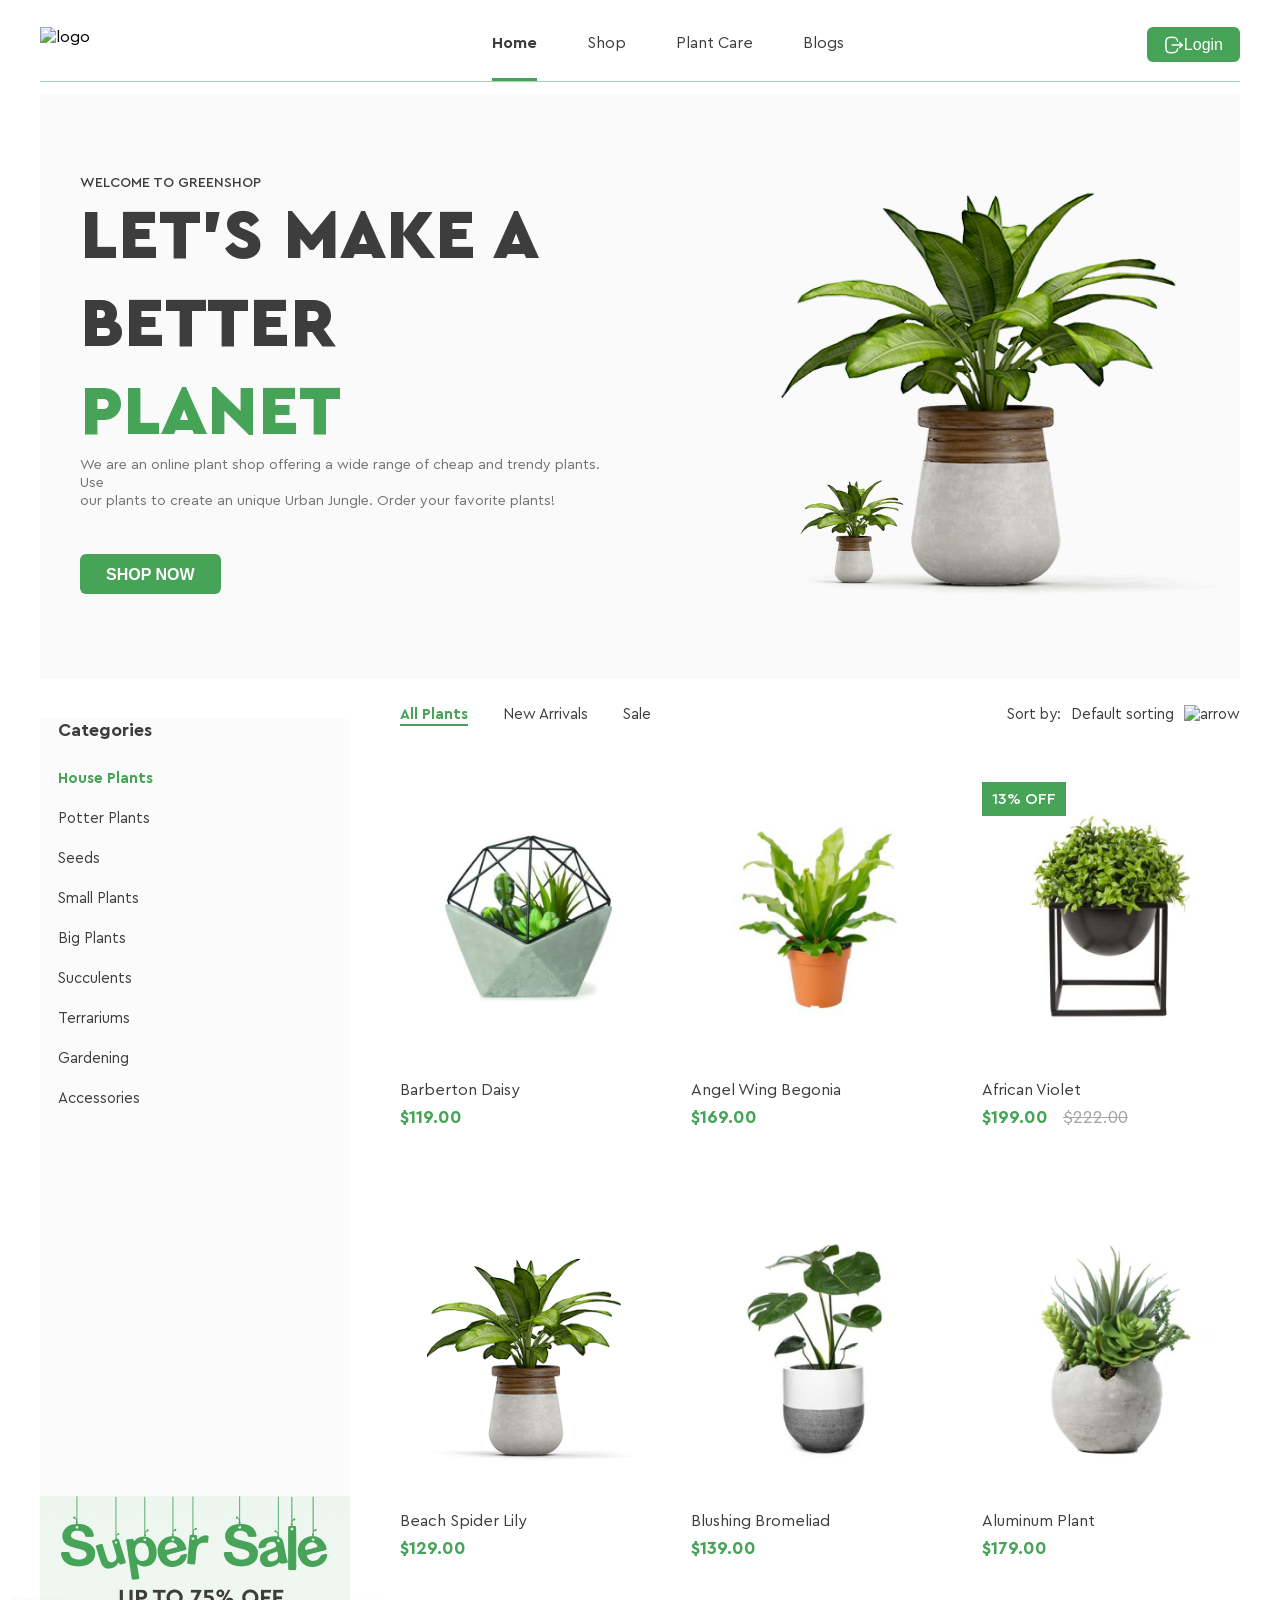
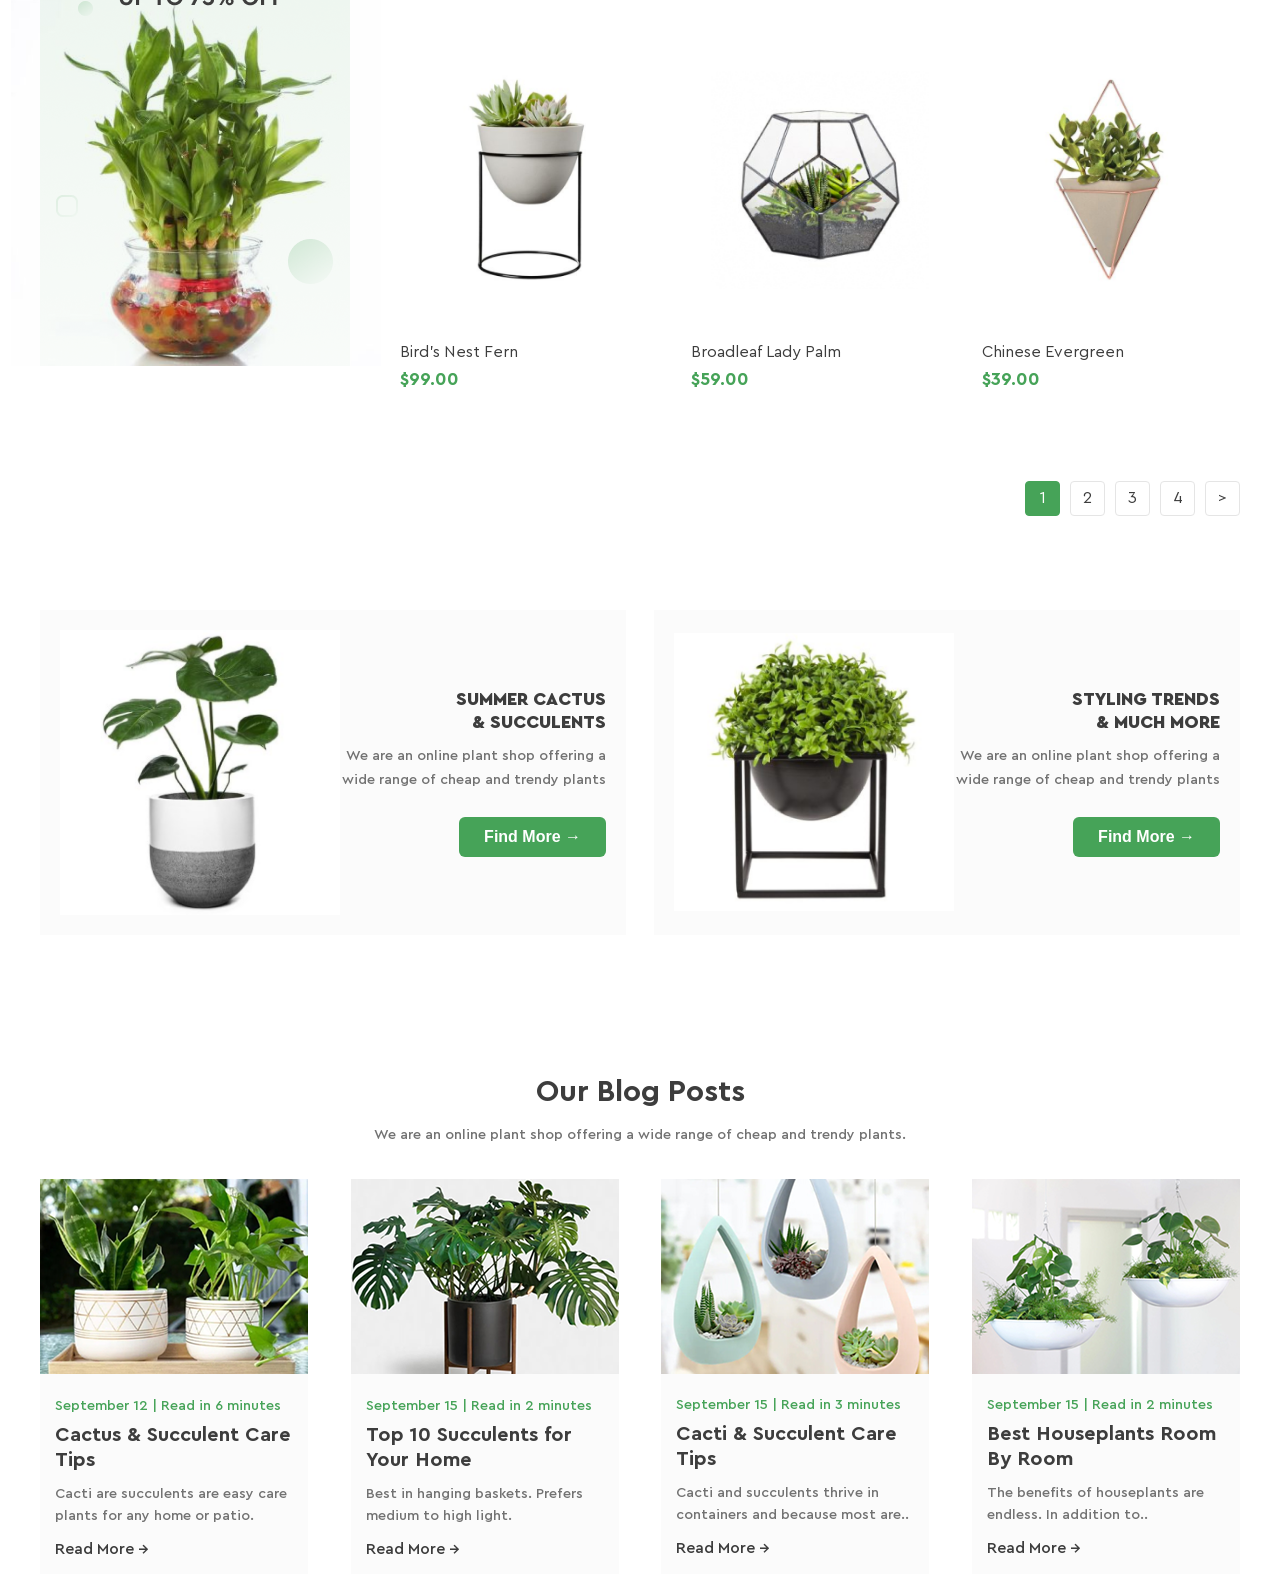
==== index.html @ 503576ec "update files" ====
<!DOCTYPE html>
<html lang="en">
<head>
    <meta charset="UTF-8">
    <meta name="viewport" content="width=device-width, initial-scale=1.0">
    <link rel="stylesheet" href="./css/main.css">
    <title>main</title>
</head>
<body>

<header>
<div class="container"> 
    <img src="./img/Logo.svg" alt="logo" width="150" height="35" style="margin-bottom: 18px;">
    <nav>
        <a href="#home" class="active">Home</a>
        <a>Shop</a>
        <a>Plant Care</a>
        <a>Blogs</a>
    </nav>
    <button class="small-btn" style="margin-bottom: 18px;">
        <img src="./img/Logout.svg" alt="login">Login
    </button>
</div>
</header>
<main>
    <section id="home">
        <div class="inline-wrapper">

            <div class="inline-block text">
                <p>WELCOME TO GREENSHOP</p>

                <h1>
                    LET'S MAKE A <br>
                    BETTER <span>PLANET</span>
                </h1>

                <p class="description">
                    We are an online plant shop offering a wide range of cheap and trendy plants.
                    Use <br> our plants to create an unique Urban Jungle. Order your favorite plants!
                </p>
                 <button class="large-btn">SHOP NOW</button>
            </div>
       
            <div class="inline-block image">
                <img src="./img/plant.png" alt="plant">
            </div>
        

        </div>
    </section>
<section id="shop">
    <div class="container">

        <div class="left-side">

            <aside class="sidebar">
                <h2>Categories</h2>

                <div class="categories">
                    <a href="#" class="active">House Plants</a>
                    <a href="#">Potter Plants</a>
                    <a href="#">Seeds</a>
                    <a href="#">Small Plants</a>
                    <a href="#">Big Plants</a>
                    <a href="#">Succulents</a>
                    <a href="#">Terrariums</a>
                    <a href="#">Gardening</a>
                    <a href="#">Accessories</a>
                </div>
            </aside>

            <aside class="sale-banner">
                <img src="./img/sale.banner.png" alt="Sale">
            </aside>

        </div>

        <div class="products">

            <div class="products-header">

                <div class="tabs">
                    <a href="#" class="active">All Plants</a>
                    <a href="#">New Arrivals</a>
                    <a href="#">Sale</a>
                </div>

                <div class="sort">
                    Sort by:
                    <span class="dropdown">Default sorting</span>
                    <img src="./img/Stroke1.svg" alt="arrow">
                </div>

            </div>

            <div class="product-cards">

             
                <div class="product-card">
                    <div class="product-image">
                        <img src="./img/image1.png" alt="Barberton Daisy">

                        <div class="product-icons">
                            <a href="#"><img src="./img/cart.svg" alt=""></a>
                            <a href="#"><img src="./img/heart.svg" alt=""></a>
                            <a href="#"><img src="./img/search.svg" alt=""></a>
                        </div>
                    </div>

                    <h3>Barberton Daisy</h3>
                    <span>$119.00</span>
                </div>

                
                <div class="product-card">
                    <div class="product-image">
                        <img src="./img/img2.png" alt="Angel Wing Begonia">

                        <div class="product-icons">
                            <a href="#"><img src="./img/cart.svg" alt=""></a>
                            <a href="#"><img src="./img/heart.svg" alt=""></a>
                            <a href="#"><img src="./img/search.svg" alt=""></a>
                        </div>
                    </div>

                    <h3>Angel Wing Begonia</h3>
                     <span>$169.00</span>
            </div>

               
                <div class="product-card">
                    <div class="product-image">
                        <div class="discount">
                        13% OFF
                    </div>
                      <img src="./img/image3.png" alt="African Violet">

                        <div class="product-icons">
                            <a href="#"><img src="./img/cart.svg" alt=""></a>
                            <a href="#"><img src="./img/heart.svg" alt=""></a>
                            <a href="#"><img src="./img/search.svg" alt=""></a>
                        </div>
                    </div>

                    <h3>African Violet</h3>
                    <div class="price">
                    <span class="current-price">$199.00</span>
                    <span class="old-price">$222.00</span>
                </div>
            </div>

               
                <div class="product-card">
                    <div class="product-image">
                        <img src="./img/img4.png" alt="Beach Spider Lily">

                        <div class="product-icons">
                            <a href="#"><img src="./img/cart.svg" alt=""></a>
                            <a href="#"><img src="./img/heart.svg" alt=""></a>
                            <a href="#"><img src="./img/search.svg" alt=""></a>
                        </div>
                    </div>

                    <h3>Beach Spider Lily</h3>
                    <span>$129.00</span>
                </div>

             
                <div class="product-card">
                    <div class="product-image">
                        <img src="./img/image5.png" alt="Blushing Bromeliad">

                        <div class="product-icons">
                            <a href="#"><img src="./img/cart.svg" alt=""></a>
                            <a href="#"><img src="./img/heart.svg" alt=""></a>
                            <a href="#"><img src="./img/search.svg" alt=""></a>
                        </div>
                    </div>

                    <h3>Blushing Bromeliad</h3>
                    <span>$139.00</span>
                </div>

             
                <div class="product-card">
                    <div class="product-image">
                        <img src="./img/image6.png" alt="Aluminum Plant">

                        <div class="product-icons">
                            <a href="#"><img src="./img/cart.svg" alt=""></a>
                            <a href="#"><img src="./img/heart.svg" alt=""></a>
                            <a href="#"><img src="./img/search.svg" alt=""></a>
                        </div>
                    </div>

                    <h3>Aluminum Plant</h3>
                    <span>$179.00</span>
                </div>

       
                <div class="product-card">
                    <div class="product-image">
                        <img src="./img/image7.png" alt="Bird's Nest Fern">

                        <div class="product-icons">
                            <a href="#"><img src="./img/cart.svg" alt=""></a>
                            <a href="#"><img src="./img/heart.svg" alt=""></a>
                            <a href="#"><img src="./img/search.svg" alt=""></a>
                        </div>
                    </div>

                    <h3>Bird's Nest Fern</h3>
                    <span>$99.00</span>
                </div>

          
                <div class="product-card">
                    <div class="product-image">
                        <img src="./img/img8.png" alt="Broadleaf Lady Palm">

                        <div class="product-icons">
                            <a href="#"><img src="./img/cart.svg" alt=""></a>
                            <a href="#"><img src="./img/heart.svg" alt=""></a>
                            <a href="#"><img src="./img/search.svg" alt=""></a>
                        </div>
                    </div>

                    <h3>Broadleaf Lady Palm</h3>
                    <span>$59.00</span>
                </div>

          
                <div class="product-card">
                    <div class="product-image">
                        <img src="./img/image9.png" alt="Chinese Evergreen">

                        <div class="product-icons">
                            <a href="#"><img src="./img/cart.svg" alt=""></a>
                            <a href="#"><img src="./img/heart.svg" alt=""></a>
                            <a href="#"><img src="./img/search.svg" alt=""></a>
                        </div>
                    </div>

                    <h3>Chinese Evergreen</h3>
                    <span>$39.00</span>
                </div>

            </div>

            <div class="pagination">
                <a href="#" class="active">1</a>
                <a href="#">2</a>
                <a href="#">3</a>
                <a href="#">4</a>
                <a href="#">></a>
            </div>

        </div>

    </div>
</section>
   <section id="offers">
    <div class="container">
        <div class="offers-container">

            <div class="offer-card">
                <img src="./img/image14.png" alt="plant">

                <div class="offer-content">
                    <h2>SUMMER CACTUS <br>& SUCCULENTS</h2>

                    <p>
                        We are an online plant shop offering a wide
                        range of cheap and trendy plants
                    </p>

                    <button>Find More →</button>
                </div>
            </div>

            <div class="offer-card">
                <img src="./img/image15.png" alt="plant">

                <div class="offer-content">
                    <h2>STYLING TRENDS <br>& MUCH MORE</h2>

                    <p>
                        We are an online plant shop offering a wide
                        range of cheap and trendy plants
                    </p>

                    <button>Find More →</button>
                </div>
            </div>

        </div>
    </div>
</section>


<section id="blog">

    <div class="container">

        <h2 class="blog-title">Our Blog Posts</h2>

        <p class="blog-subtitle">
            We are an online plant shop offering a wide range of cheap and trendy plants.
        </p>

        <div class="blog-cards">

            <div class="blog-card">
                <img src="./img/01.png" alt="blog">

                <div class="blog-info">
                    <span>September 12 | Read in 6 minutes</span>

                    <h3>Cactus & Succulent Care Tips</h3>

                    <p>
                        Cacti are succulents are easy care plants for any home or patio.
                    </p>

                    <a href="#">Read More →</a>
                </div>
            </div>

            <div class="blog-card">
                <img src="./img/02.png" alt="blog">

                <div class="blog-info">
                    <span>September 15 | Read in 2 minutes</span>

                    <h3>Top 10 Succulents for Your Home</h3>

                    <p>
                        Best in hanging baskets. Prefers medium to high light.
                    </p>

                    <a href="#">Read More →</a>
                </div>
            </div>

            <div class="blog-card">
                <img src="./img/03.png" alt="blog">

                <div class="blog-info">
                    <span>September 15 | Read in 3 minutes</span>

                    <h3>Cacti & Succulent Care Tips</h3>

                    <p>
                        Cacti and succulents thrive in containers and because most are..
                    </p>

                    <a href="#">Read More →</a>
                </div>
            </div>

            <div class="blog-card">
                <img src="./img/04.png" alt="blog">

                <div class="blog-info">
                    <span>September 15 | Read in 2 minutes</span>

                    <h3>Best Houseplants Room By Room</h3>

                    <p>
                        The benefits of houseplants are endless. In addition to..
                    </p>

                    <a href="#">Read More →</a>
                </div>
            </div>

        </div>

    </div>

</section>


</main>

</body>
</html>
---- css/main.css ----
@font-face {
    font-family: "Cera Pro";
    src: 
     url("../fonts/CeraPro-Regular.woff") format("woff"),
     url("../fonts/CeraPro-Regular.eot") format("eot"),
     url("../fonts/CeraPro-Regular.ttf") format("truetype");
    font-weight: 400;
}

@font-face {
    font-family: "Cera Pro";
    src: url("../fonts/CeraPro-Medium.woff") format("woff"),
         url("../fonts/CeraPro-Medium.eot") format("eot"),
         url("../fonts/CeraPro-Medium.ttf") format("truetype");
    font-weight: 500;
}

@font-face {
    font-family: "Cera Pro";
    src: url("../fonts/CeraPro-Bold.woff") format("woff"),
         url("../fonts/CeraPro-Bold.eot") format("eot"),
         url("../fonts/CeraPro-Bold.ttf") format("truetype");
    font-weight: 700;
}

@font-face {
    font-family: "Cera Pro";
    src: url("../fonts/CeraPro-Black.woff") format("woff"),
         url("../fonts/CeraPro-Black.eot") format("eot"),
         url("../fonts/CeraPro-Black.ttf") format("truetype");
    font-weight: 900;
}

body{
    font-family: "Cera Pro", sans-serif;
}

* {
    box-sizing: border-box;
    margin: 0;
    padding: 0;
    outline: none;
    border: none;
}

section {
    margin-top: 12px;
}
.container {
    max-width: 1200px;
    margin: 0 auto;
   
}

header {
    
    .container {
        display: flex;
        align-items: center;
        justify-content: space-between;
        padding-top: 25px;
        border-bottom: 0.3px solid rgba(70, 163, 88, 0.5);
    }

   

    nav {
        
        display: flex;
        gap: 50px;
        a {
            
            padding-bottom: 25px;
            padding-top: 8px;
            text-decoration: none;
            font-weight: 400;
            color: rgba(61, 61, 61, 1);
        }
        a:active,
        a.active {
            font-weight: 700;
            border-bottom: 3px solid rgba(70, 163, 88, 1);
         }
        }
}

button {
    color: rgba(255, 255, 255, 1);
    font-size: 16px;
    line-height: 20px;
    font-weight: 700;
    border-radius: 6px;
    background: rgba(70, 163, 88, 1);


    &.small-btn {
        padding: 8px 17px 7px;
        font-weight: 500;
        display: flex;
        align-items: center;
        justify-content: center;
    }

    &.large-btn {
        padding: 11px 26px 9px;
        font-weight: 700;
    }
}



main {
    text-align: left;
}
#home{
    text-align: left;
    color: rgba(61, 61, 61, 1);
}


.inline-wrapper {
    display: flex;
    align-items: center;
    justify-content: space-between;
    background: rgba(245,245,245,0.5);
    max-width: 1200px;
    margin: 0 auto;
    
}

.text {
    margin-top: 80px;
    margin-left: 40px;
    margin-right: 123px;
}



p{
    font-size: 14px;
    font-weight: 500;
    color: rgba(61, 61, 61, 1);
}
.description{
    font-size: 14px;
    font-weight: 400;
    color: rgba(114, 114, 114, 1);
    
}

.image{
    display: flex;
    justify-content: center;
    
}
h1 {
    font-size: 70px;
    font-weight: 900;
    color: rgba(61, 61, 61, 1);

}

span {
    color: rgba(70, 163, 88, 1);
}

.large-btn{
    display: flex;
    margin-bottom: 85px;
    margin-top: 44px;
    
}


#shop .container{
    margin-top: 26px;
    display: flex;
    align-items: flex-start;
    gap: 50px;
}


.left-side{
    width:310px;
    font-size:16px;

}
.sidebar{
    width: 310px;
    background: rgba(251, 251, 251, 1);
}

.sidebar h2{
    font-size: 18px;
    font-weight: 700;
    color: rgba(61, 61, 61, 1);
    margin-bottom: 17px;
    margin-top: 14px;
    margin-left: 18px;
}

.categories{
    padding-bottom: 377px;
    display: flex;
    flex-direction: column;
}

.categories a{
    text-decoration: none;
    color: rgba(61, 61, 61, 1);
    font-size: 15px;
    line-height: 40px;
    margin-left: 18px;
    
}

 

.categories a.active,
.categories a:hover{
    color: rgba(70, 163, 88, 1);
    font-weight: 700;
}

.sale-banner{
    width: 310px;
   
    
}

.sale-banner img{
    width: 370px;
    margin-left: -29px;
}



.tabs{
    display: flex;
    gap: 35px;
}

.tabs a{
    text-decoration: none;
    color: rgba(61, 61, 61, 1);
    font-size: 15px;
    margin-bottom: 7px;
}

.tabs a.active{
    color: rgba(70, 163, 88, 1);
    font-weight: 700;
    border-bottom: 2px solid rgba(70, 163, 88, 1);
}

.tabs a:hover{
    color: rgba(70, 163, 88, 1);
}

.sort{
    display: flex;
    align-items: center;
    gap: 10px;
    font-size: 15px;
    color: rgba(61, 61, 61, 1);
}

.sort .dropdown{
    font-size: 15px;
    color: rgba(61, 61, 61, 1);
}


.products{
    width: 840px;
}

.products-header{
    display: flex;
    justify-content: space-between;
    align-items: flex-start;
    margin-bottom: 35px;
}

.product-cards{
    display: flex;
    flex-wrap: wrap;
    gap: 70px 33px;
}

.product-card{
    width: 258px;
    display: flex;
    flex-direction: column;
}

.product-image img{
    display: block;
    width: 100%;
    height: 300px;
    object-fit: contain;
    padding: 20px;
}

.product-card h3{
    margin-top: 12px;
    font-size: 16px;
    font-weight: 400;
    color: rgba(61, 61, 61, 1);
}

.product-card {
    span:not(.old-price){
    margin-top: 6px;
    font-size: 18px;
    font-weight: 700;
    color: rgba(70, 163, 88, 1);
}
.current-price{
    font-size: 18px;
    font-weight: 700;
    color: rgba(70, 163, 88, 1);
}

.old-price{
    margin-top: 6px;
    font-size: 18px;
    text-decoration: line-through;
    color: rgba(165, 165, 165, 1);
}
}

.product-image{
    position: relative;
    overflow: hidden;
    transition: box-shadow .3s;
}

.product-card:hover .product-image,
.product-card.active .product-image{
    box-shadow: 0 4px 15px rgba(0, 0, 0, 0.08);
}
.product-icons{
   position: absolute;
    left: 0;
    right: 0;
    bottom: 10px;
    display: flex;
    justify-content: center;
    gap: 10px;
    opacity: 0;
    visibility: hidden;
    transition: opacity .3s;
}

.product-card:hover .product-icons,
.product-card.active .product-icons{
    opacity: 1;
    visibility: visible;
  
}

.product-icons a{
    width: 35px;
    height: 35px;
    display: flex;
    justify-content: center;
    align-items: center;
    text-decoration: none;
    border-radius: 4px;
    transition: .3s;
}

.product-icons a:hover{
    box-shadow: 0 0 0 1px rgb(233, 233, 233);
}

.product-icons img{
    width: 20px;
    height: 20px;
    padding: 0;
}

.price{
    display: flex;
    align-items: center;
    gap: 15px;

}

.discount{
    position: absolute;
    top: 14px;
    left: 0;
    padding: 7px 10px;
    background: rgba(70, 163, 88, 1);
    color: rgba(255, 255, 255, 1);
    font-size: 16px;
    font-weight: 500;
}




.pagination{
    display: flex;
    justify-content: flex-end;
    gap: 10px;
    margin-top: 90px;
}

.pagination a{
    display: flex;
    justify-content: center;
    align-items: center;
    width: 35px;
    height: 35px;
    line-height: 35px;
    text-decoration: none;
    color: rgba(61, 61, 61, 1);
    border: 1px solid rgba(229, 229, 229, 1);
    border-radius: 4px;
}

.pagination a.active{
    background: rgba(70, 163, 88, 1);
    color: rgba(255, 255, 255, 1);
    border-color: rgba(70, 163, 88, 1);
}

.pagination a:hover{
    background: rgba(70, 163, 88, 1);
    color: rgba(255, 255, 255, 1);
}


#offers{
    margin-top:94px;
    text-align:center;
}

.offers-container{
    display: flex;
    justify-content: space-between;
    gap: 28px;
}

.offer-card{
    display: flex;
    width: 586px;
    background: rgba(251, 251, 251, 1);
    padding: 20px;
    display: flex;
    align-items: center;
}

.offer-card img{
    width: 280px;
}

.offer-content{
    display: flex;
    flex-direction: column;
    align-items: flex-end;
    text-align: right;
}

.offer-content h2{
    font-size: 18px;
    font-weight: 900;
    color: rgba(61, 61, 61, 1);
    margin-bottom: 10px;
}

.offer-content p{
    font-size: 14px;
    color: rgba(114, 114, 114, 1);
    line-height: 24px;
    margin-bottom: 25px;
}

.offer-content button{
    padding: 10px 25px;
}



#blog{
    margin-top: 138px;
}

.blog-title{
    text-align: center;
    font-size: 30px;
    font-weight: 700;
    color: rgba(61, 61, 61, 1);
}

.blog-subtitle{
    text-align: center;
    color: rgba(114, 114, 114, 1);
    margin-top: 15px;
}

.blog-cards{
    display: flex;
    justify-content: space-between;
    gap: 30px;
    margin-top: 35px;
}

.blog-card{
    width: 268px;
    background: rgba(251, 251, 251, 1);
}

.blog-card img{
    width: 100%;
}

.blog-info{
    padding: 15px;
}

.blog-info span{
    font-size: 14px;
    font-weight: 500;
    color: rgba(70, 163, 88, 1);
}

.blog-info h3{
    margin-top: 8px;
    margin-bottom: 10px;
    font-size: 20px;
    color: rgba(61, 61, 61, 1);
}

.blog-info p{
    color: rgba(114, 114, 114, 1);
    line-height: 22px;
    margin-bottom: 12px;
}

.blog-info a{
    text-decoration: none;
    color: rgba(61, 61, 61, 1);
    font-weight: 500;
}
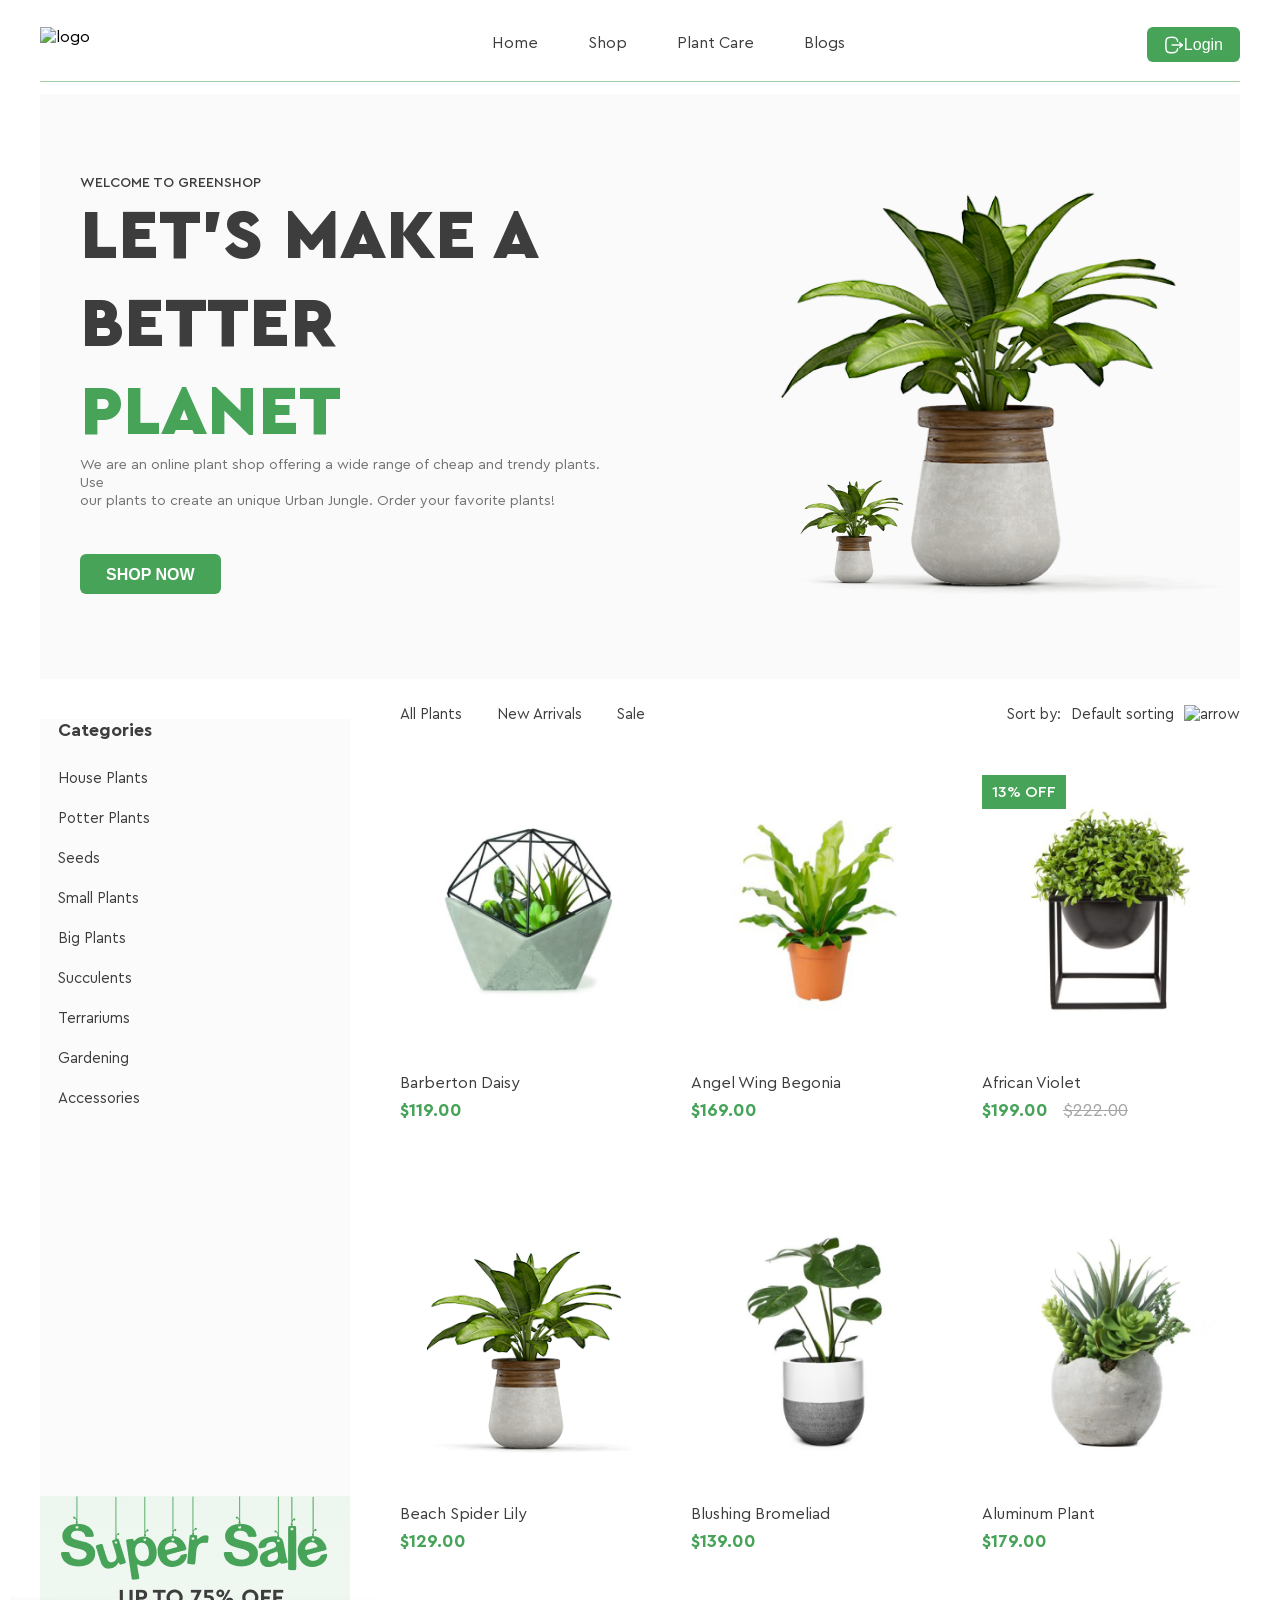
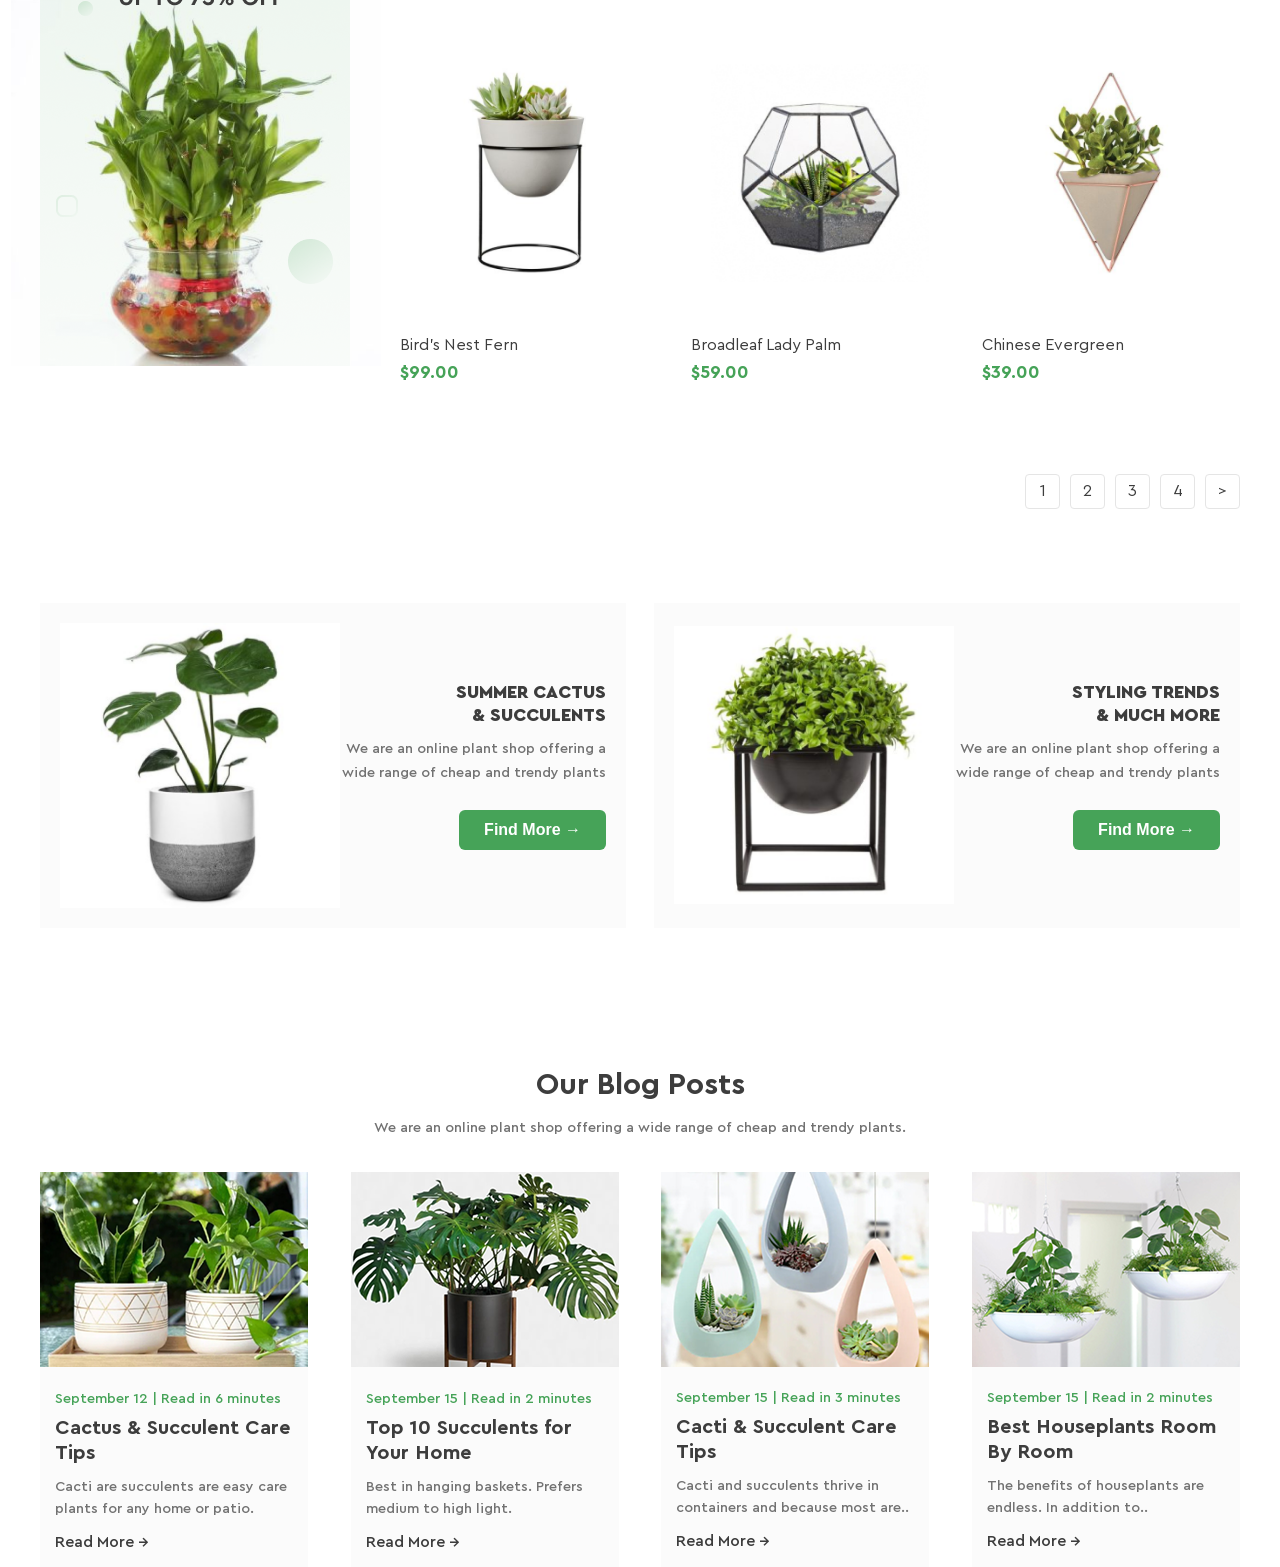
==== commit a9950415: "update files" ====
--- a/index.html
+++ b/index.html
@@ -12,7 +12,7 @@
 <div class="container"> 
     <img src="./img/Logo.svg" alt="logo" width="150" height="35" style="margin-bottom: 18px;">
     <nav>
-        <a href="#home" class="active">Home</a>
+        <a href="#home">Home</a>
         <a>Shop</a>
         <a>Plant Care</a>
         <a>Blogs</a>
@@ -57,7 +57,7 @@
                 <h2>Categories</h2>
 
                 <div class="categories">
-                    <a href="#" class="active">House Plants</a>
+                    <a href="#">House Plants</a>
                     <a href="#">Potter Plants</a>
                     <a href="#">Seeds</a>
                     <a href="#">Small Plants</a>
@@ -80,7 +80,7 @@
             <div class="products-header">
 
                 <div class="tabs">
-                    <a href="#" class="active">All Plants</a>
+                    <a href="#">All Plants</a>
                     <a href="#">New Arrivals</a>
                     <a href="#">Sale</a>
                 </div>
--- a/css/main.css
+++ b/css/main.css
@@ -69,15 +69,14 @@
         display: flex;
         gap: 50px;
         a {
-            
             padding-bottom: 25px;
             padding-top: 8px;
             text-decoration: none;
             font-weight: 400;
             color: rgba(61, 61, 61, 1);
+            border-bottom: 3px solid transparent;
         }
-        a:active,
-        a.active {
+        a:hover {
             font-weight: 700;
             border-bottom: 3px solid rgba(70, 163, 88, 1);
          }
@@ -215,8 +214,6 @@
 }
 
  
-
-.categories a.active,
 .categories a:hover{
     color: rgba(70, 163, 88, 1);
     font-weight: 700;
@@ -244,17 +241,15 @@
     text-decoration: none;
     color: rgba(61, 61, 61, 1);
     font-size: 15px;
-    margin-bottom: 7px;
-}
-
-.tabs a.active{
-    color: rgba(70, 163, 88, 1);
-    font-weight: 700;
-    border-bottom: 2px solid rgba(70, 163, 88, 1);
-}
+    border-bottom: 2px solid transparent;
+
+}
+
 
 .tabs a:hover{
     color: rgba(70, 163, 88, 1);
+    font-weight: 700;
+    border-bottom: 2px solid rgba(70, 163, 88, 1);
 }
 
 .sort{
@@ -336,8 +331,7 @@
     transition: box-shadow .3s;
 }
 
-.product-card:hover .product-image,
-.product-card.active .product-image{
+.product-card:hover .product-image {
     box-shadow: 0 4px 15px rgba(0, 0, 0, 0.08);
 }
 .product-icons{
@@ -353,8 +347,7 @@
     transition: opacity .3s;
 }
 
-.product-card:hover .product-icons,
-.product-card.active .product-icons{
+.product-card:hover .product-icons{
     opacity: 1;
     visibility: visible;
   
@@ -422,11 +415,6 @@
     border-radius: 4px;
 }
 
-.pagination a.active{
-    background: rgba(70, 163, 88, 1);
-    color: rgba(255, 255, 255, 1);
-    border-color: rgba(70, 163, 88, 1);
-}
 
 .pagination a:hover{
     background: rgba(70, 163, 88, 1);
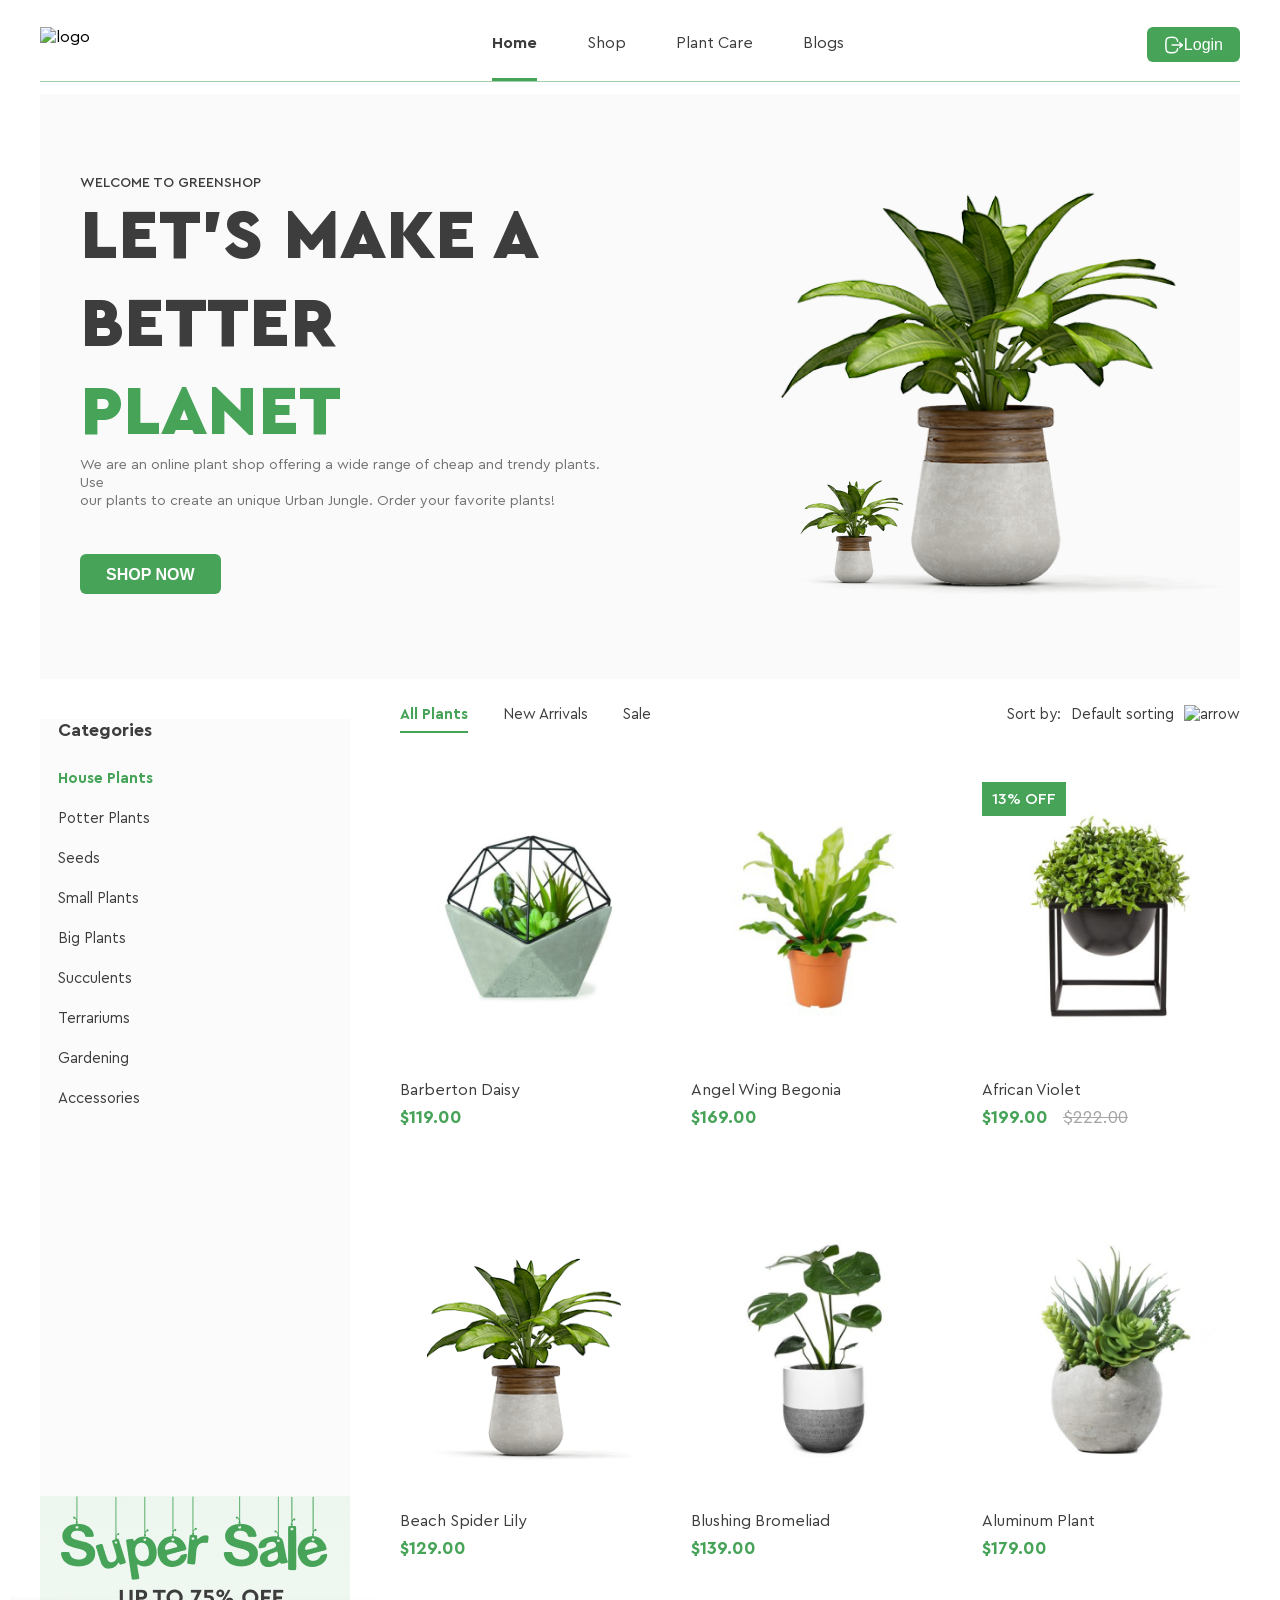
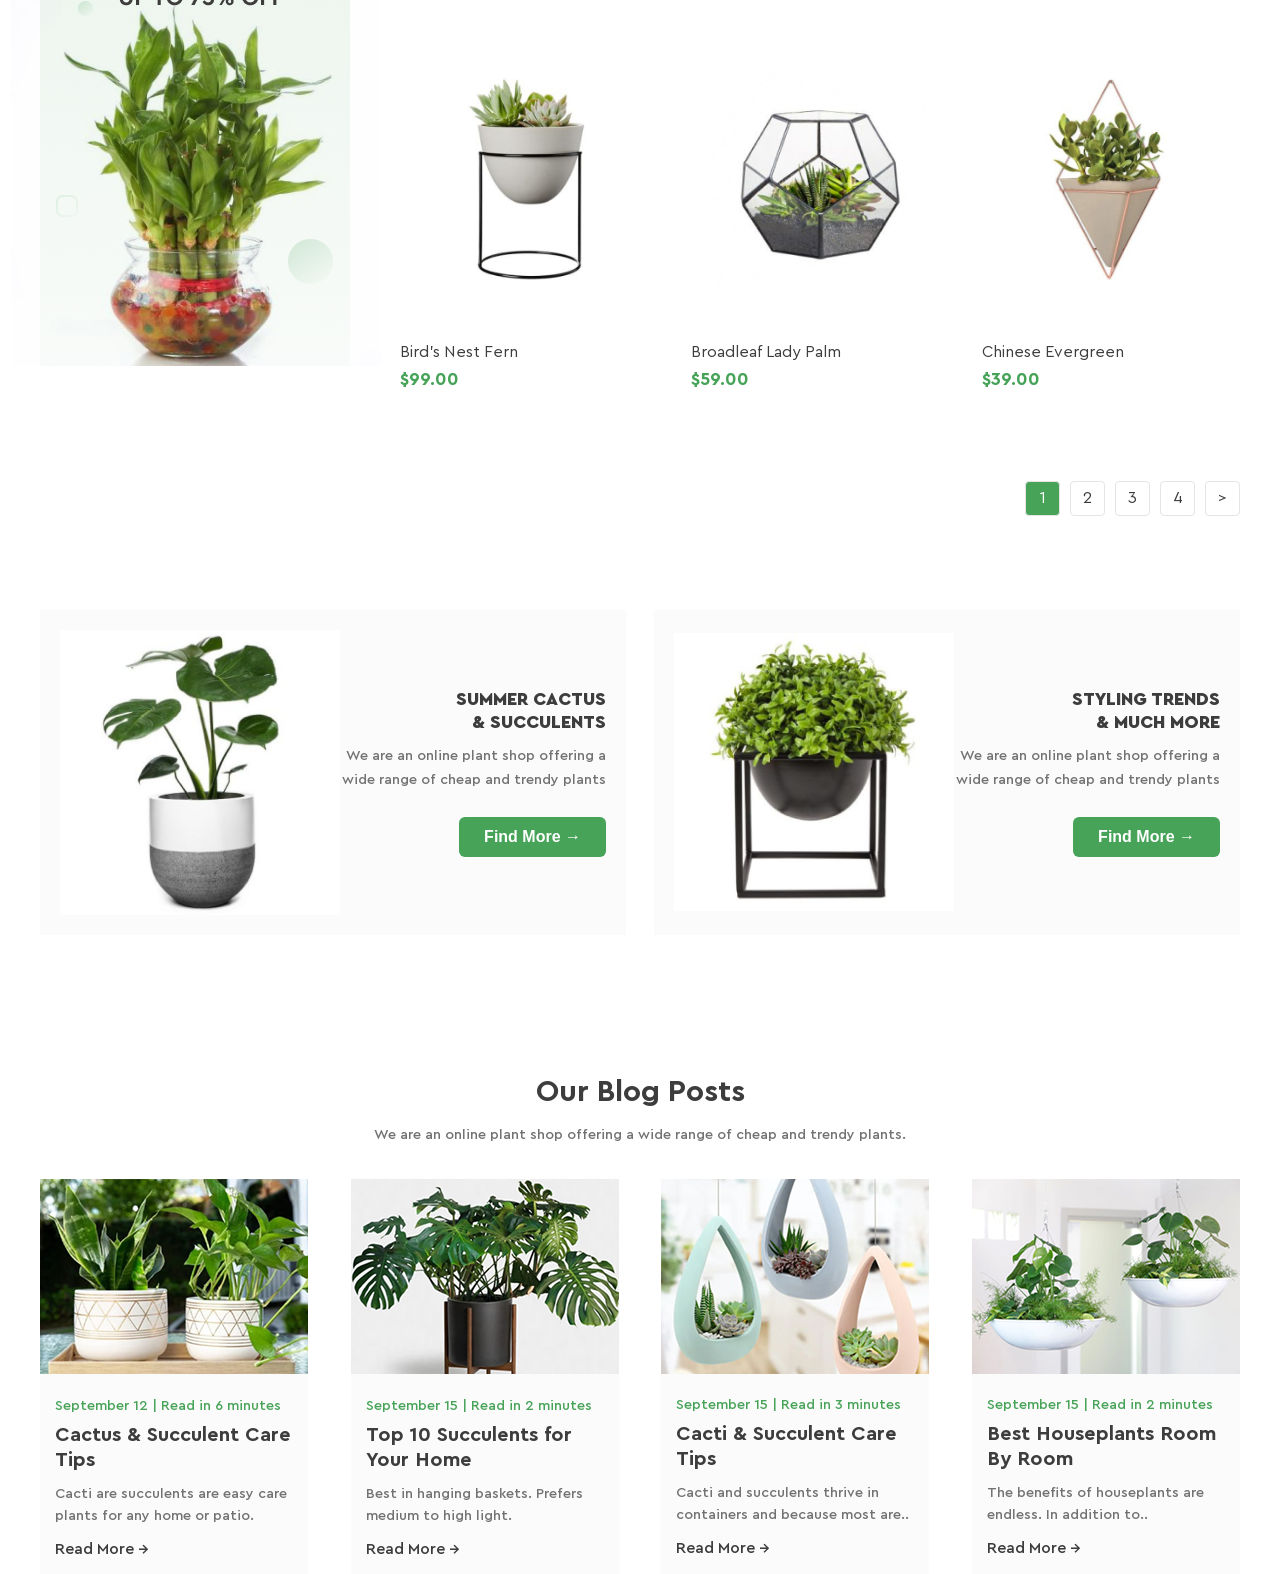
==== commit 42c62b31: "update files" ====
--- a/index.html
+++ b/index.html
@@ -12,7 +12,7 @@
 <div class="container"> 
     <img src="./img/Logo.svg" alt="logo" width="150" height="35" style="margin-bottom: 18px;">
     <nav>
-        <a href="#home">Home</a>
+        <a href="#home" class="active">Home</a>
         <a>Shop</a>
         <a>Plant Care</a>
         <a>Blogs</a>
@@ -57,7 +57,7 @@
                 <h2>Categories</h2>
 
                 <div class="categories">
-                    <a href="#">House Plants</a>
+                    <a href="#" class="active">House Plants</a>
                     <a href="#">Potter Plants</a>
                     <a href="#">Seeds</a>
                     <a href="#">Small Plants</a>
@@ -80,7 +80,7 @@
             <div class="products-header">
 
                 <div class="tabs">
-                    <a href="#">All Plants</a>
+                    <a href="#" class="active">All Plants</a>
                     <a href="#">New Arrivals</a>
                     <a href="#">Sale</a>
                 </div>
--- a/css/main.css
+++ b/css/main.css
@@ -76,7 +76,8 @@
             color: rgba(61, 61, 61, 1);
             border-bottom: 3px solid transparent;
         }
-        a:hover {
+        a.active,
+        a:hover{
             font-weight: 700;
             border-bottom: 3px solid rgba(70, 163, 88, 1);
          }
@@ -214,6 +215,7 @@
 }
 
  
+.categories a.active,
 .categories a:hover{
     color: rgba(70, 163, 88, 1);
     font-weight: 700;
@@ -241,11 +243,13 @@
     text-decoration: none;
     color: rgba(61, 61, 61, 1);
     font-size: 15px;
+    padding-bottom: 7px;
     border-bottom: 2px solid transparent;
 
 }
 
 
+.tabs a.active,
 .tabs a:hover{
     color: rgba(70, 163, 88, 1);
     font-weight: 700;
@@ -416,6 +420,7 @@
 }
 
 
+.pagination a.active,
 .pagination a:hover{
     background: rgba(70, 163, 88, 1);
     color: rgba(255, 255, 255, 1);
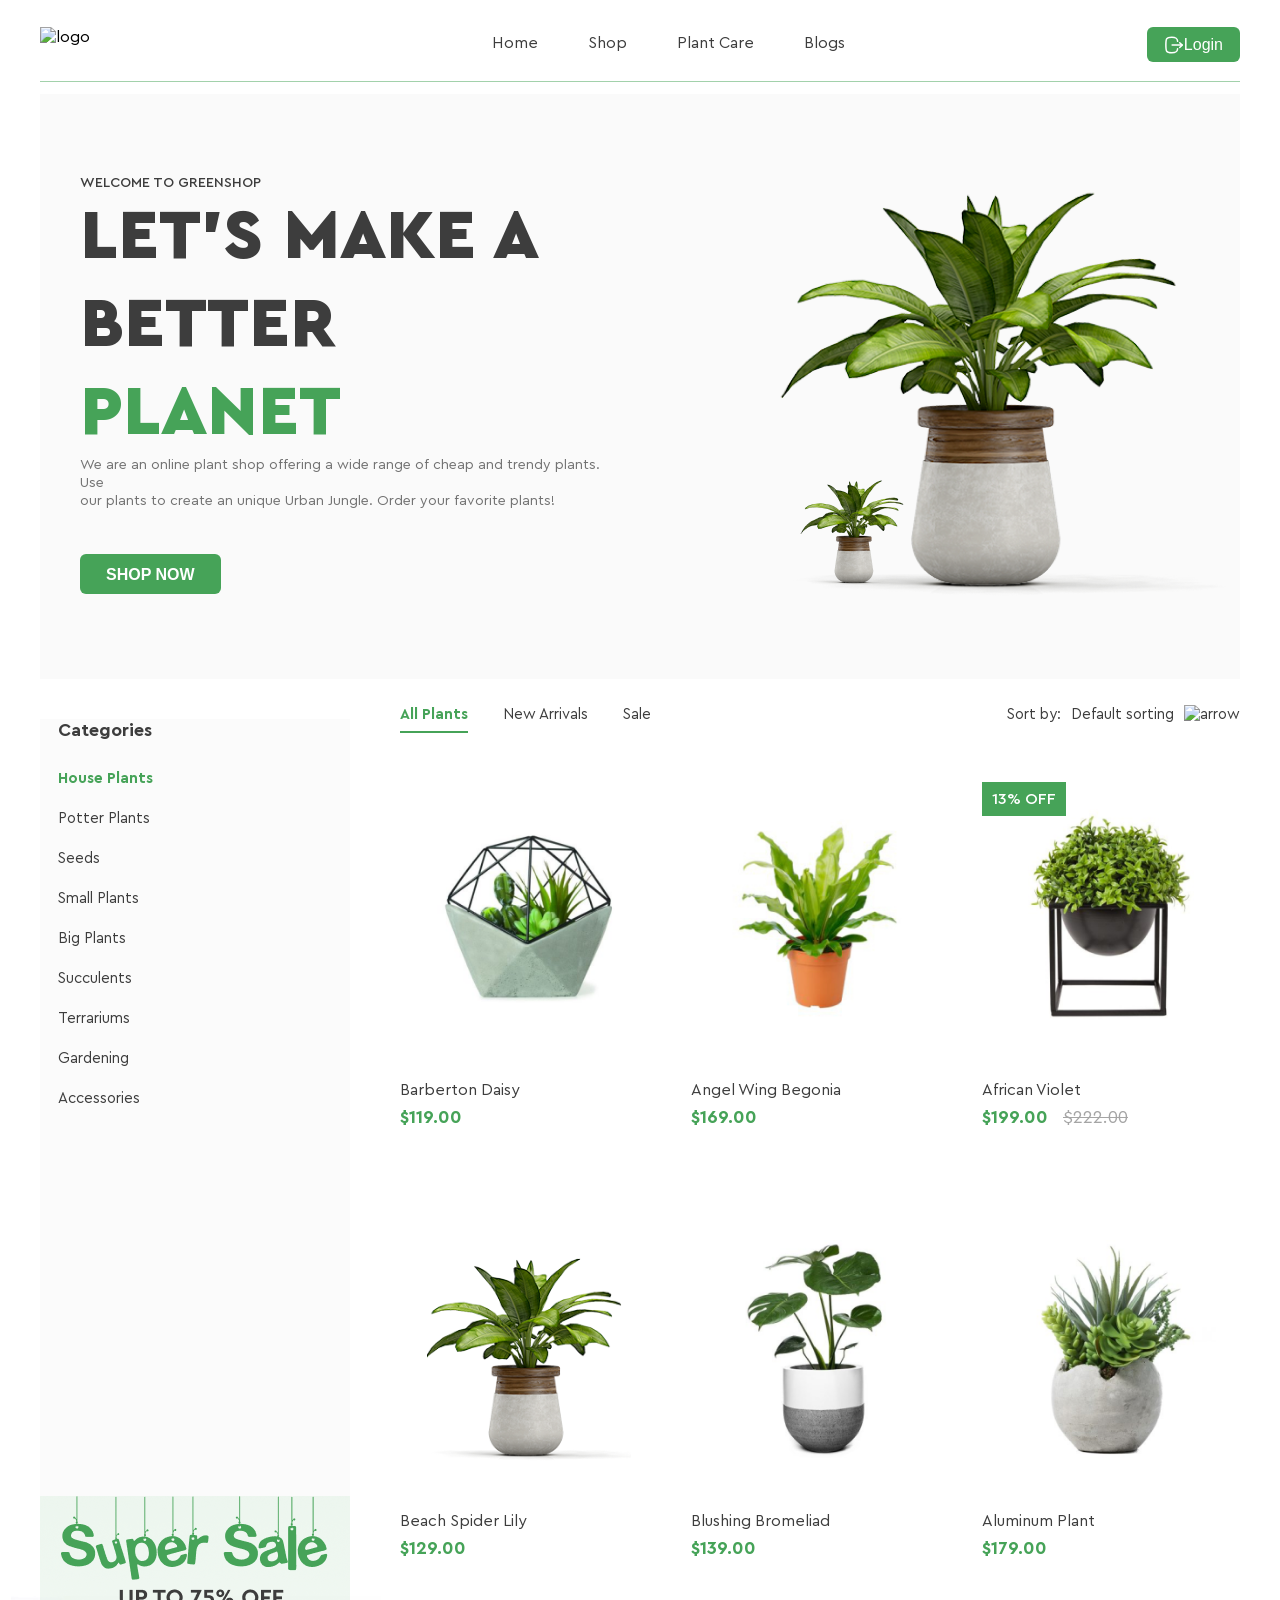
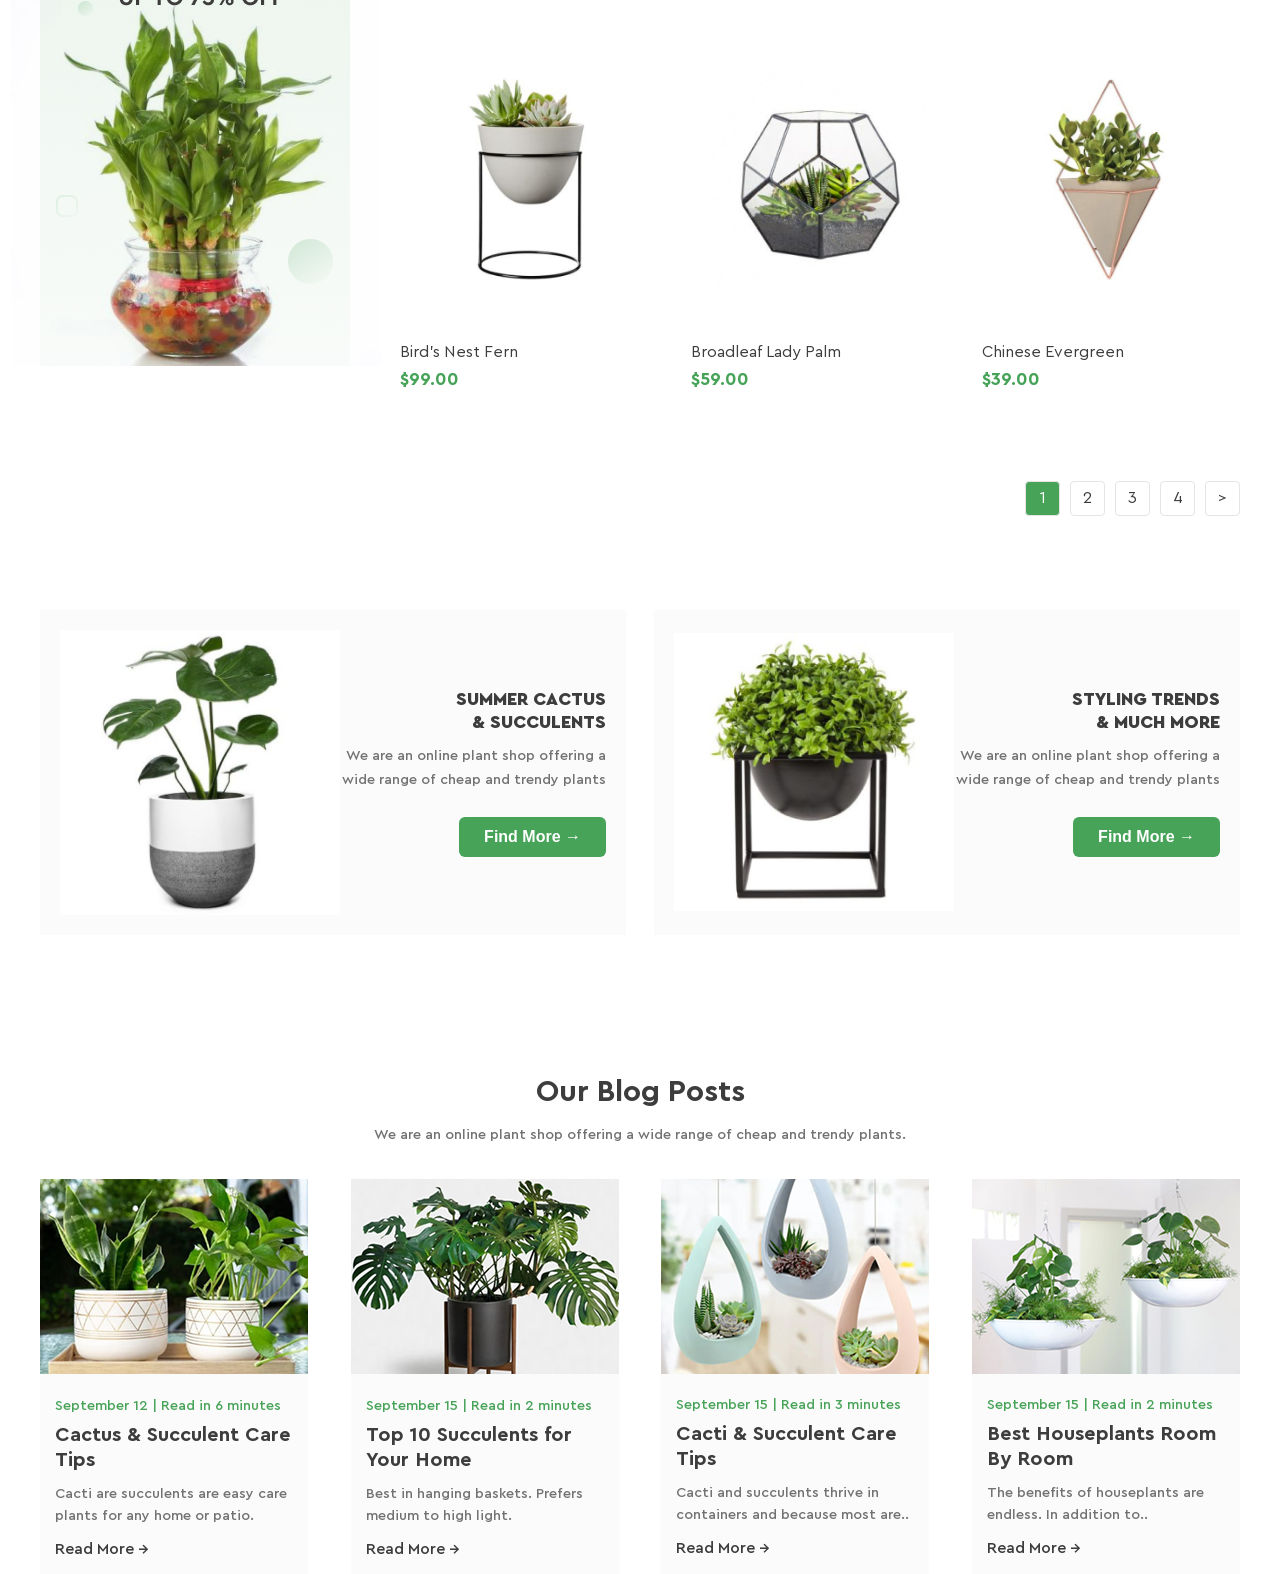
==== commit 862851f3: "update files" ====
--- a/index.html
+++ b/index.html
@@ -12,11 +12,37 @@
 <div class="container"> 
     <img src="./img/Logo.svg" alt="logo" width="150" height="35" style="margin-bottom: 18px;">
     <nav>
-        <a href="#home" class="active">Home</a>
-        <a>Shop</a>
-        <a>Plant Care</a>
-        <a>Blogs</a>
+        <ul class="list">
+            <li><a href="#home">Home</a></li>
+            <li><a href="#shop">Shop</a></li>
+            <li>
+                <a href="">Plant Care</a>
+                <ul class="sublist">
+                    <li><a href="">Drainage</a></li>
+                    <li><a href="">Fungicides</a></li>
+                    <li><a href="">Fertilizer</a></li>
+                    
+                    <li><a href="">Priming 
+                    <span> 
+                        <img src="./img/Stroke3.svg" alt="">
+                    </span>
+                        </a>
+                          <ul class="sublist second">
+                            <li><a href="">Universal</a></li>
+                            <li><a href="">For Ficus</a></li>
+                            <li><a href="">For Cacti</a></li>
+                            <li><a href="">For Citrus</a></li>
+                            <li><a href="">For those in bloom</a></li>
+                            <li><a href="">For Orchids</a></li>
+                         </ul>
+                    </li>
+                </ul>
+                </li>
+            <li><a>Blogs</a></li>
+        </ul>
     </nav>
+
+
     <button class="small-btn" style="margin-bottom: 18px;">
         <img src="./img/Logout.svg" alt="login">Login
     </button>
--- a/css/main.css
+++ b/css/main.css
@@ -66,23 +66,94 @@
 
     nav {
         
-        display: flex;
-        gap: 50px;
-        a {
+        ul{
+            list-style: none;
+        }
+        .list{
+            display: flex;
+            gap: 50px;
+
+        }
+
+        > ul > li {
+            position: relative;
             padding-bottom: 25px;
             padding-top: 8px;
+            border-bottom: 3px solid transparent;
+
+            }
+
+        
+        a{
+            display: flex;
+            justify-content: space-between;
             text-decoration: none;
             font-weight: 400;
             color: rgba(61, 61, 61, 1);
-            border-bottom: 3px solid transparent;
+            
         }
-        a.active,
-        a:hover{
+
+
+        
+        > ul > li:hover{
+            border-bottom: 3px solid rgba(70, 163, 88, 1);
+        }
+
+
+        > ul > li.active > a,
+        > ul > li:hover > a{
             font-weight: 700;
-            border-bottom: 3px solid rgba(70, 163, 88, 1);
+        
          }
+
+
+
+        .sublist{
+            position: absolute;
+            padding-top: 12px;
+            display: none;
+            width: 188px;
+            top: 100%;
+            left: 50%;
+            transform: translateX(-50%);
+            span{
+                align-items: end;
+            }
+            li{
+                width: 100%;
+                padding: 7px 14px 8px;
+                background-color: rgba(237, 246, 238, 1);
+
+                &:hover{
+                    background-color: rgba(26, 113, 42, 1);
+                    > a{
+                        font-weight: 700;
+                        color: white;
+                    }
+                    > a > span{
+                        transform: rotate(180deg);
+                    }
+                }
+            }
         }
-}
+        ul > li:hover > .sublist,
+        ul > li:hover > .sublist > li:hover .sublist {
+            display: block;
+        }
+
+        .sublist.second{
+            top:0%;
+            left: 100%;
+            transform: none;
+            padding-left: 2px;
+        }
+        .sublist li:hover img {
+        filter: brightness(0) invert(1);
+        
+         }
+    }
+}
+
 
 button {
     color: rgba(255, 255, 255, 1);
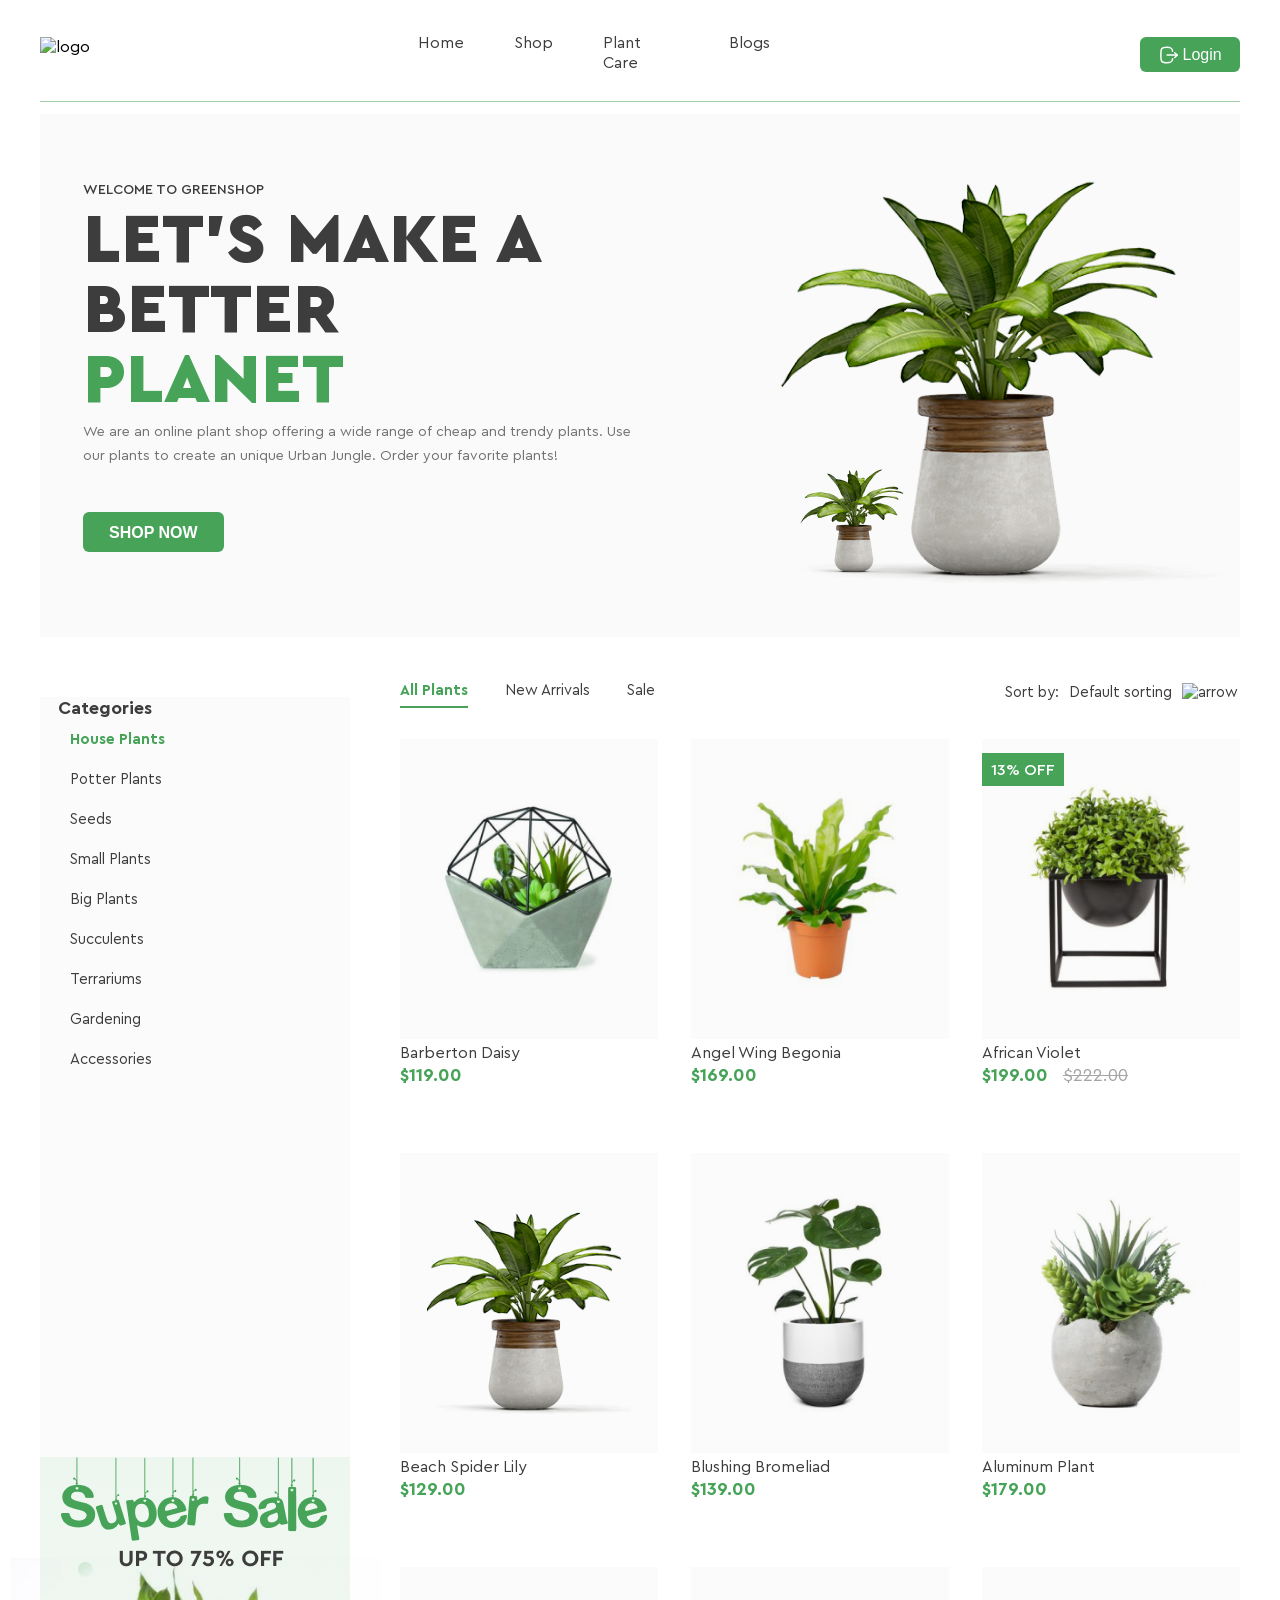
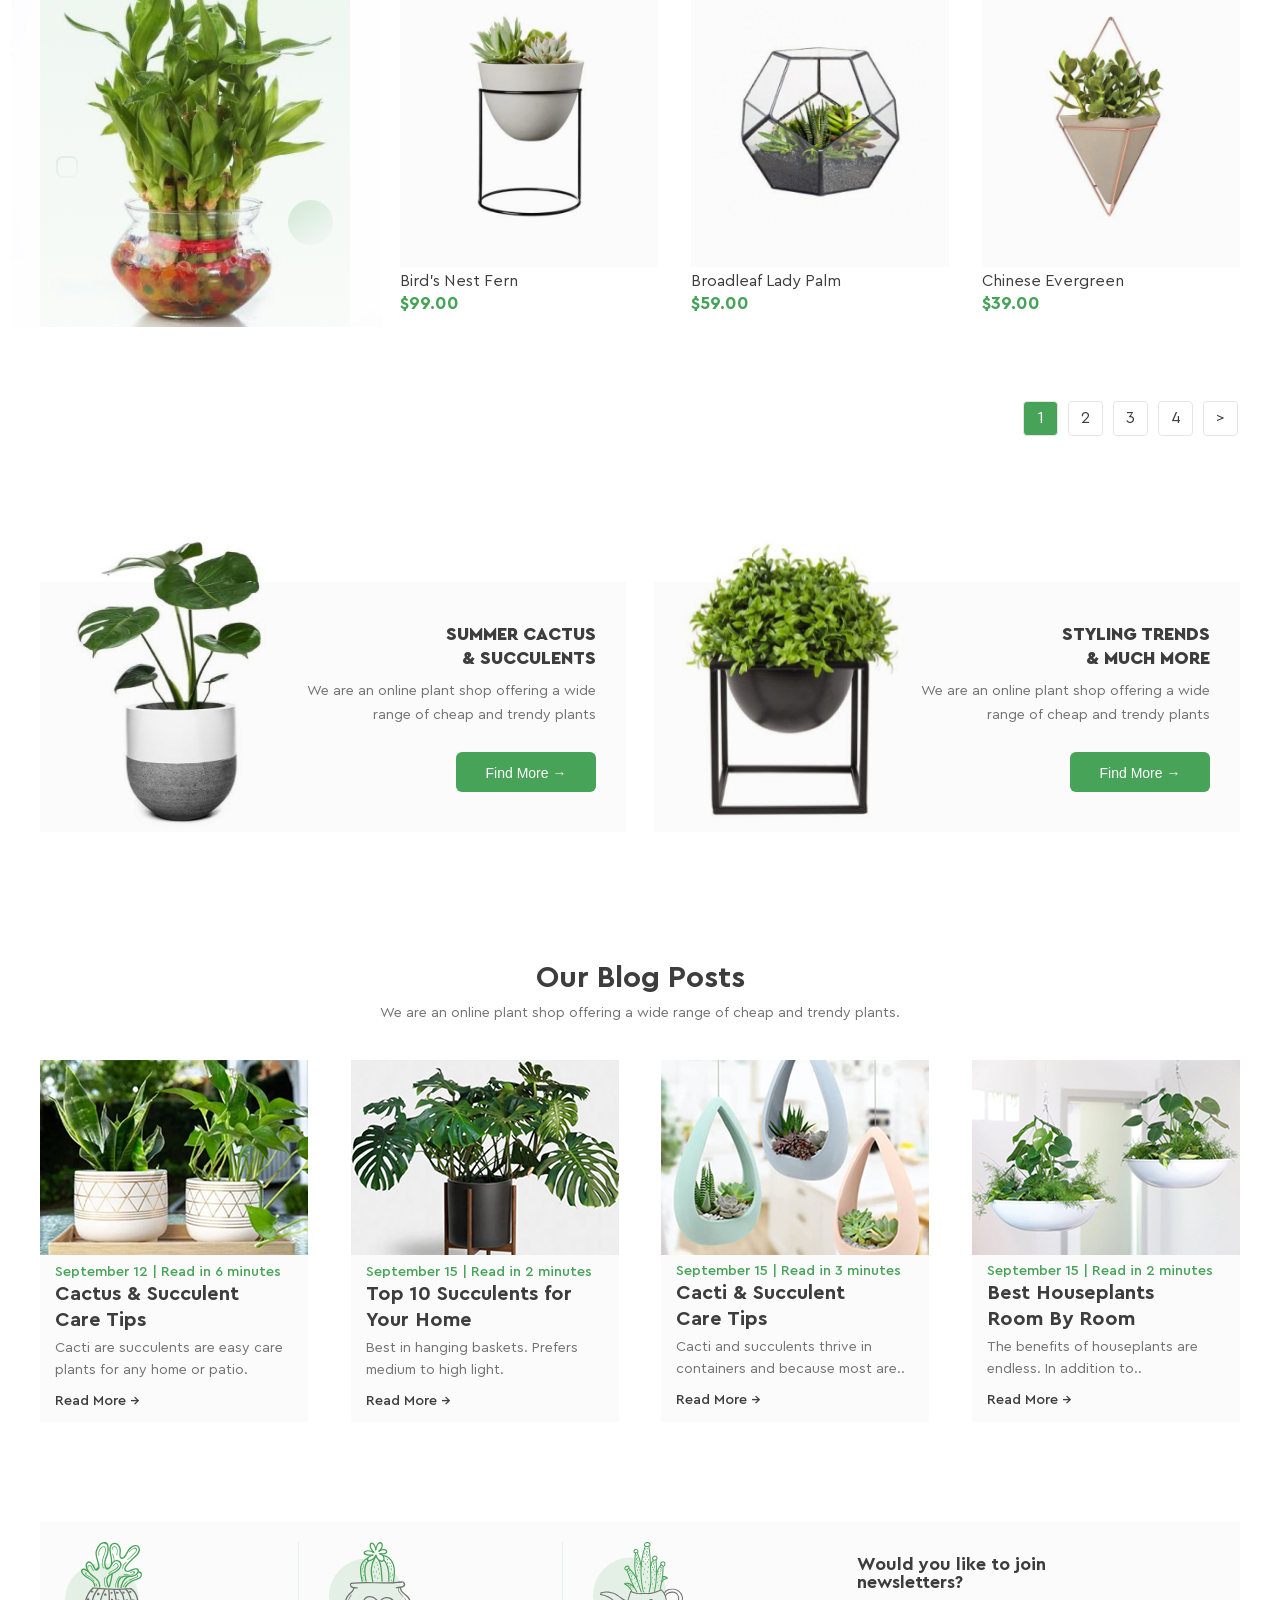
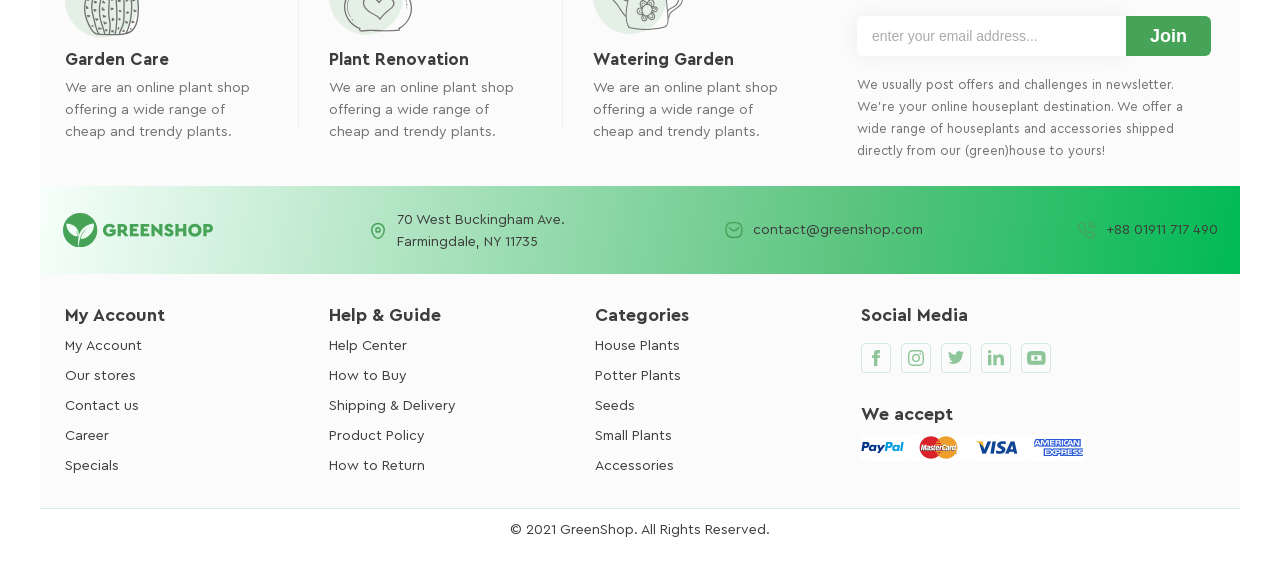
==== commit 3a846350: "update files" ====
--- a/index.html
+++ b/index.html
@@ -13,6 +13,7 @@
     <img src="./img/Logo.svg" alt="logo" width="150" height="35" style="margin-bottom: 18px;">
     <nav>
         <ul class="list">
+            
             <li><a href="#home">Home</a></li>
             <li><a href="#shop">Shop</a></li>
             <li>
@@ -43,7 +44,7 @@
     </nav>
 
 
-    <button class="small-btn" style="margin-bottom: 18px;">
+    <button class="small-btn">
         <img src="./img/Logout.svg" alt="login">Login
     </button>
 </div>
@@ -53,16 +54,16 @@
         <div class="inline-wrapper">
 
             <div class="inline-block text">
-                <p>WELCOME TO GREENSHOP</p>
+                <p class="first">WELCOME TO GREENSHOP</p>
 
                 <h1>
-                    LET'S MAKE A <br>
+                    LET'S MAKE A 
                     BETTER <span>PLANET</span>
                 </h1>
 
                 <p class="description">
                     We are an online plant shop offering a wide range of cheap and trendy plants.
-                    Use <br> our plants to create an unique Urban Jungle. Order your favorite plants!
+                    Use our plants to create an unique Urban Jungle. Order your favorite plants!
                 </p>
                  <button class="large-btn">SHOP NOW</button>
             </div>
@@ -74,6 +75,7 @@
 
         </div>
     </section>
+    
 <section id="shop">
     <div class="container">
 
@@ -285,11 +287,12 @@
 
     </div>
 </section>
-   <section id="offers">
+   
+<section id="offers">
     <div class="container">
         <div class="offers-container">
 
-            <div class="offer-card">
+            <div class="offer-card-1">
                 <img src="./img/image14.png" alt="plant">
 
                 <div class="offer-content">
@@ -304,7 +307,7 @@
                 </div>
             </div>
 
-            <div class="offer-card">
+            <div class="offer-card-2">
                 <img src="./img/image15.png" alt="plant">
 
                 <div class="offer-content">
@@ -342,7 +345,7 @@
                 <div class="blog-info">
                     <span>September 12 | Read in 6 minutes</span>
 
-                    <h3>Cactus & Succulent Care Tips</h3>
+                    <h3>Cactus & Succulent<br> Care Tips</h3>
 
                     <p>
                         Cacti are succulents are easy care plants for any home or patio.
@@ -358,7 +361,7 @@
                 <div class="blog-info">
                     <span>September 15 | Read in 2 minutes</span>
 
-                    <h3>Top 10 Succulents for Your Home</h3>
+                    <h3>Top 10 Succulents for <br> Your Home</h3>
 
                     <p>
                         Best in hanging baskets. Prefers medium to high light.
@@ -374,7 +377,7 @@
                 <div class="blog-info">
                     <span>September 15 | Read in 3 minutes</span>
 
-                    <h3>Cacti & Succulent Care Tips</h3>
+                    <h3>Cacti & Succulent <br> Care Tips</h3>
 
                     <p>
                         Cacti and succulents thrive in containers and because most are..
@@ -390,7 +393,7 @@
                 <div class="blog-info">
                     <span>September 15 | Read in 2 minutes</span>
 
-                    <h3>Best Houseplants Room By Room</h3>
+                    <h3>Best Houseplants<br>  Room By Room</h3>
 
                     <p>
                         The benefits of houseplants are endless. In addition to..
@@ -409,5 +412,217 @@
 
 </main>
 
+
+<footer class="footer">
+   <div class="container">
+    <div class="footer-top">
+
+        <div class="service">
+
+    <svg class="service-icon">
+        <use href="./sprite.svg#cact1"></use>
+    </svg>
+
+    <h3>Garden Care</h3>
+
+    <p>
+        We are an online plant shop offering a wide range of cheap and trendy plants.
+    </p>
+
+</div>
+
+<div class="service">
+
+    <svg class="service-icon">
+        <use href="./sprite.svg#cact2"></use>
+    </svg>
+
+    <h3>Plant Renovation</h3>
+
+    <p>
+        We are an online plant shop offering a wide range of cheap and trendy plants.
+    </p>
+
+</div>
+
+<div class="service">
+
+    <svg class="service-icon">
+        <use href="./sprite.svg#cact3"></use>
+    </svg>
+
+    <h3>Watering Garden</h3>
+
+    <p>
+        We are an online plant shop offering a wide range of cheap and trendy plants.
+    </p>
+
+</div>
+
+        <div class="newsletter">
+
+            <h3>Would you like to join newsletters?</h3>
+
+            <form class="newsletter-form">
+
+                <input
+                    type="email"
+                    placeholder="enter your email address..."
+                >
+
+                <button type="submit">
+                    Join
+                </button>
+
+            </form>
+
+            <p>
+                We usually post offers and challenges in newsletter. We're your online houseplant destination. We offer a wide range of houseplants and accessories shipped directly from our (green)house to yours!
+            </p>
+
+        </div>
+
+    </div>
+
+   <div class="footer-contact">
+  <div class="logo-item">
+
+    <svg class="footer-logo-icon">
+        <use href="./sprite.svg#logo"></use>
+    </svg>
+
+</div>
+
+<div class="location-item">
+
+    <svg class="contact-icon">
+        <use href="./sprite.svg#location"></use>
+    </svg>
+
+    <p>
+        70 West Buckingham Ave.<br>
+        Farmingdale, NY 11735
+    </p>
+
+</div>
+
+<div class="mail-item">
+
+    <svg class="contact-icon">
+        <use href="./sprite.svg#mail"></use>
+    </svg>
+
+    <p>contact@greenshop.com</p>
+
+</div>
+
+<div class="call-item">
+
+    <svg class="contact-icon">
+        <use href="./sprite.svg#call"></use>
+    </svg>
+
+    <p>+88 01911 717 490</p>
+
+</div>
+
+    </div>
+
+    <div class="footer-bottom">
+
+        <div class="footer-column-1">
+
+            <h4>My Account</h4>
+
+            <ul>
+                <li><a href="#">My Account</a></li>
+                <li><a href="#">Our stores</a></li>
+                <li><a href="#">Contact us</a></li>
+                <li><a href="#">Career</a></li>
+                <li><a href="#">Specials</a></li>
+            </ul>
+
+        </div>
+
+        <div class="footer-column-2">
+
+            <h4>Help & Guide</h4>
+
+            <ul>
+                <li><a href="#">Help Center</a></li>
+                <li><a href="#">How to Buy</a></li>
+                <li><a href="#">Shipping & Delivery</a></li>
+                <li><a href="#">Product Policy</a></li>
+                <li><a href="#">How to Return</a></li>
+            </ul>
+
+        </div>
+
+        <div class="footer-column-3">
+
+            <h4>Categories</h4>
+
+            <ul>
+                <li><a href="#">House Plants</a></li>
+                <li><a href="#">Potter Plants</a></li>
+                <li><a href="#">Seeds</a></li>
+                <li><a href="#">Small Plants</a></li>
+                <li><a href="#">Accessories</a></li>
+            </ul>
+
+        </div>
+
+        <div class="social-column">
+
+            <h4>Social Media</h4>
+
+          <div class="socials">
+
+    <a href="#" class="social">
+        <svg class="facebook-icon">
+            <use href="./sprite.svg#facebook"></use>
+        </svg>
+    </a>
+
+    <a href="#" class="social">
+        <svg class="instagram-icon">
+            <use href="./sprite.svg#instagram"></use>
+        </svg>
+    </a>
+
+    <a href="#" class="social">
+        <svg class="twitter-icon">
+            <use href="./sprite.svg#twitter"></use>
+        </svg>
+    </a>
+
+    <a href="#" class="social">
+        <svg class="linkedin-icon">
+            <use href="./sprite.svg#linkedin"></use>
+        </svg>
+    </a>
+
+    <a href="#" class="social">
+        <svg class="youtube-icon">
+            <use href="./sprite.svg#youtube"></use>
+        </svg>
+    </a>
+
+</div>
+
+            <div class="payments">
+                <h4>We accept</h4>
+                <img src="./img/icons.png" alt="pay">
+            </div>
+
+        </div>
+
+    </div>
+
+    <div class="footer-copy">
+        <p>© 2021 GreenShop. All Rights Reserved.</p>
+    </div>
+</div>
+</footer>
 </body>
 </html>
--- a/css/main.css
+++ b/css/main.css
@@ -57,7 +57,6 @@
     .container {
         display: flex;
         align-items: center;
-        justify-content: space-between;
         padding-top: 25px;
         border-bottom: 0.3px solid rgba(70, 163, 88, 0.5);
     }
@@ -65,6 +64,7 @@
    
 
     nav {
+        margin-left: 229px;
         
         ul{
             list-style: none;
@@ -72,7 +72,7 @@
         .list{
             display: flex;
             gap: 50px;
-
+            
         }
 
         > ul > li {
@@ -80,7 +80,6 @@
             padding-bottom: 25px;
             padding-top: 8px;
             border-bottom: 3px solid transparent;
-
             }
 
         
@@ -92,7 +91,7 @@
             color: rgba(61, 61, 61, 1);
             
         }
-
+      
 
         
         > ul > li:hover{
@@ -170,11 +169,22 @@
         display: flex;
         align-items: center;
         justify-content: center;
+        margin-left: 370px;
+        line-height: 1;
+        margin-bottom: 18px;
+        width: 100px;
+    
+    img{
+    display: block;
+    margin-right: 4px;
     }
+}
 
     &.large-btn {
         padding: 11px 26px 9px;
         font-weight: 700;
+        font-size: 16px;
+        line-height: 20px;
     }
 }
 
@@ -200,12 +210,17 @@
 }
 
 .text {
-    margin-top: 80px;
-    margin-left: 40px;
-    margin-right: 123px;
-}
-
-
+    margin-top: 68px;
+    margin-left: 43px;
+    
+    
+}
+
+.first{
+    line-height: 16px;
+    letter-spacing: 10%;
+    
+}
 
 p{
     font-size: 14px;
@@ -216,18 +231,25 @@
     font-size: 14px;
     font-weight: 400;
     color: rgba(114, 114, 114, 1);
-    
+    line-height: 24px;
+    width: 557px;
+    margin-top: 5px;
+    margin-bottom: 44px;
 }
 
 .image{
     display: flex;
     justify-content: center;
+    
     
 }
 h1 {
     font-size: 70px;
     font-weight: 900;
     color: rgba(61, 61, 61, 1);
+    line-height: 70px;
+    width: 530px;
+    margin-top: 7px;
 
 }
 
@@ -243,37 +265,45 @@
 }
 
 
+
+
+
 #shop .container{
-    margin-top: 26px;
+    margin-top: 46px;
     display: flex;
     align-items: flex-start;
     gap: 50px;
+   
 }
 
 
 .left-side{
     width:310px;
+    height: 774px;
     font-size:16px;
 
 }
 .sidebar{
     width: 310px;
     background: rgba(251, 251, 251, 1);
+    
 }
 
 .sidebar h2{
     font-size: 18px;
     font-weight: 700;
     color: rgba(61, 61, 61, 1);
-    margin-bottom: 17px;
     margin-top: 14px;
     margin-left: 18px;
+    
 }
 
 .categories{
     padding-bottom: 377px;
     display: flex;
     flex-direction: column;
+ 
+   
 }
 
 .categories a{
@@ -281,7 +311,8 @@
     color: rgba(61, 61, 61, 1);
     font-size: 15px;
     line-height: 40px;
-    margin-left: 18px;
+    margin-left: 30px;
+    
     
 }
 
@@ -301,13 +332,29 @@
 .sale-banner img{
     width: 370px;
     margin-left: -29px;
-}
-
+    mix-blend-mode:multiply;
+}
+
+.products-header{
+    display: flex;
+    justify-content: space-between;
+    align-items: flex-start;
+    margin-bottom: 31px;
+    width: 838px;
+   
+}
+
+.products{
+    width: 838px;
+    gap: 37px;
+}
 
 
 .tabs{
     display: flex;
-    gap: 35px;
+    gap: 37px;
+    
+    
 }
 
 .tabs a{
@@ -316,7 +363,8 @@
     font-size: 15px;
     padding-bottom: 7px;
     border-bottom: 2px solid transparent;
-
+    font-weight: 400;
+    line-height: 16px;
 }
 
 
@@ -341,21 +389,11 @@
 }
 
 
-.products{
-    width: 840px;
-}
-
-.products-header{
-    display: flex;
-    justify-content: space-between;
-    align-items: flex-start;
-    margin-bottom: 35px;
-}
-
 .product-cards{
     display: flex;
     flex-wrap: wrap;
     gap: 70px 33px;
+    width: 840px;
 }
 
 .product-card{
@@ -364,53 +402,68 @@
     flex-direction: column;
 }
 
+.product-image{
+    width: 258px;
+    height: 300px;
+    position: relative;
+    overflow: hidden;
+    background: rgba(251, 251, 251, 1);
+    transition: box-shadow .3s;
+}
+
 .product-image img{
     display: block;
+    box-sizing: border-box;
     width: 100%;
     height: 300px;
     object-fit: contain;
     padding: 20px;
+    mix-blend-mode: multiply;
+}
+
+.product-card:hover .product-image{
+    box-shadow: 0 4px 15px rgba(0, 0, 0, 0.08);
 }
 
 .product-card h3{
-    margin-top: 12px;
+    margin-top: 6px;
+    margin-bottom: 6px;
     font-size: 16px;
-    font-weight: 400;
-    color: rgba(61, 61, 61, 1);
-}
-
-.product-card {
-    span:not(.old-price){
-    margin-top: 6px;
+    line-height: 16px;
+    font-weight: 400;
+    color: rgba(61, 61, 61, 1);
+}
+
+.product-card span:not(.old-price){
     font-size: 18px;
+    line-height: 16px;
     font-weight: 700;
     color: rgba(70, 163, 88, 1);
 }
+
+.price{
+    display: flex;
+    align-items: center;
+    gap: 15px;
+
+}
+
 .current-price{
     font-size: 18px;
+    line-height: 16px;
     font-weight: 700;
     color: rgba(70, 163, 88, 1);
 }
 
 .old-price{
-    margin-top: 6px;
     font-size: 18px;
+    line-height: 16px;
     text-decoration: line-through;
     color: rgba(165, 165, 165, 1);
 }
-}
-
-.product-image{
-    position: relative;
-    overflow: hidden;
-    transition: box-shadow .3s;
-}
-
-.product-card:hover .product-image {
-    box-shadow: 0 4px 15px rgba(0, 0, 0, 0.08);
-}
+
 .product-icons{
-   position: absolute;
+    position: absolute;
     left: 0;
     right: 0;
     bottom: 10px;
@@ -425,7 +478,6 @@
 .product-card:hover .product-icons{
     opacity: 1;
     visibility: visible;
-  
 }
 
 .product-icons a{
@@ -436,11 +488,12 @@
     align-items: center;
     text-decoration: none;
     border-radius: 4px;
+    background: rgba(255, 255, 255, 1);
     transition: .3s;
 }
 
 .product-icons a:hover{
-    box-shadow: 0 0 0 1px rgb(233, 233, 233);
+    box-shadow: 0 0 0 1px rgba(233, 233, 233, 1);
 }
 
 .product-icons img{
@@ -460,7 +513,7 @@
     position: absolute;
     top: 14px;
     left: 0;
-    padding: 7px 10px;
+    padding: 7px 9px 6px;
     background: rgba(70, 163, 88, 1);
     color: rgba(255, 255, 255, 1);
     font-size: 16px;
@@ -468,8 +521,6 @@
 }
 
 
-
-
 .pagination{
     display: flex;
     justify-content: flex-end;
@@ -498,53 +549,82 @@
 }
 
 
+
+
 #offers{
-    margin-top:94px;
+    margin-top: 146px;
     text-align:center;
+    
 }
 
 .offers-container{
-    display: flex;
-    justify-content: space-between;
-    gap: 28px;
-}
-
-.offer-card{
-    display: flex;
+    display:flex;
+    gap:28px;
+    align-items: center;
+    
+}
+
+.offer-card-1,
+.offer-card-2{
+    position: relative;
     width: 586px;
-    background: rgba(251, 251, 251, 1);
-    padding: 20px;
-    display: flex;
-    align-items: center;
-}
-
-.offer-card img{
-    width: 280px;
-}
+    height: 250px;
+    background: rgba(251,251,251,1);
+    display: flex;
+    justify-content: flex-end;
+    align-items: center;
+    padding-right: 30px;
+    box-sizing: border-box;
+}
+
+.offer-card-1 img,
+.offer-card-2 img{
+    position: absolute;
+    left: -7px;
+    width: 292px;
+    height: 292px;
+    margin-bottom: 50px;
+    mix-blend-mode: multiply;
+}
+
 
 .offer-content{
-    display: flex;
-    flex-direction: column;
-    align-items: flex-end;
-    text-align: right;
-}
-
+    display:flex;
+    flex-direction:column;
+    align-items:flex-end;
+    text-align:right;
+}
 .offer-content h2{
+    width: 150px;
     font-size: 18px;
     font-weight: 900;
-    color: rgba(61, 61, 61, 1);
-    margin-bottom: 10px;
+    line-height: 24px;
+    margin-bottom: 9px;
+    color: rgba(61, 61, 61, 1);
+
 }
 
 .offer-content p{
-    font-size: 14px;
-    color: rgba(114, 114, 114, 1);
+    width: 292px;
+    font-size: 14px;
+    font-weight: 400;
     line-height: 24px;
     margin-bottom: 25px;
-}
-
-.offer-content button{
-    padding: 10px 25px;
+    color: rgba(114, 114, 114, 1);
+}
+
+
+.offer-card-1 button,
+.offer-card-2 button{
+    width: 140px;
+    height: 40px;
+    display: flex;
+    justify-content: center;
+    align-items: center;
+    font-size: 14px;
+    font-weight: 500;
+    line-height: 20px;
+    padding: 11px 28px 9px;
 }
 
 
@@ -557,6 +637,8 @@
     text-align: center;
     font-size: 30px;
     font-weight: 700;
+    line-height: 16px;
+    letter-spacing: 0;
     color: rgba(61, 61, 61, 1);
 }
 
@@ -564,6 +646,9 @@
     text-align: center;
     color: rgba(114, 114, 114, 1);
     margin-top: 15px;
+    font-size: 14px;
+    font-weight: 400;
+    line-height: 24px;
 }
 
 .blog-cards{
@@ -575,6 +660,7 @@
 
 .blog-card{
     width: 268px;
+    height: 362px;
     background: rgba(251, 251, 251, 1);
 }
 
@@ -583,30 +669,411 @@
 }
 
 .blog-info{
-    padding: 15px;
+    margin-left: 15px;
 }
 
 .blog-info span{
     font-size: 14px;
     font-weight: 500;
+    line-height: 16px;
+    margin-top: 9px;
+    margin-bottom: 4px;
     color: rgba(70, 163, 88, 1);
 }
 
 .blog-info h3{
-    margin-top: 8px;
-    margin-bottom: 10px;
+    margin-bottom: 4px;
     font-size: 20px;
+    font-weight: 700;
+    line-height: 26px;
     color: rgba(61, 61, 61, 1);
 }
 
 .blog-info p{
     color: rgba(114, 114, 114, 1);
+    font-size: 14px;
+    font-weight: 400;
     line-height: 22px;
-    margin-bottom: 12px;
+    margin-bottom: 9px;
 }
 
 .blog-info a{
     text-decoration: none;
     color: rgba(61, 61, 61, 1);
+    font-size: 14px;
     font-weight: 500;
+    line-height: 16px;
+    margin-bottom: 12px;
+}
+
+
+
+
+
+.footer{
+    margin-top: 100px;
+    
+   
+}
+
+.footer .container{
+    width: 1200px;
+    margin: 0 auto;
+    background: rgba(251,251,251,1);
+}
+
+
+
+
+.footer-top{
+    display: flex;
+    align-items: flex-start;
+    gap: 60px;
+    padding: 20px 25px 24px;
+    background: rgba(251,251,251,1);
+}
+
+.service{
+    width: 204px;
+    display: flex;
+    flex-direction: column;
+    justify-content: flex-start;
+    position: relative;
+}
+
+.service:nth-child(1)::after,
+.service:nth-child(2)::after{
+    content: "";
+    position: absolute;
+    top: 0;
+    right: -30px;
+    width: 1px;
+    height: 187px;
+    background: rgba(70,163,88,.1);
+}
+
+.service-icon{
+    width: 77px;
+    height: 95px;
+    display: block;
+    overflow: visible;
+}
+
+.service h3{
+    font-size: 17px;
+    font-weight: 700;
+    line-height: 16px;
+    margin-top: 15px;
+    margin-bottom: 9px;
+    color: rgba(61,61,61,1);
+}
+
+.service p{
+    font-size: 14px;
+    line-height: 22px;
+    font-weight: 400;
+    color: rgba(114,114,114,1);
+}
+
+
+
+.newsletter{
+    width: 354px;
+}
+
+.newsletter h3{
+    margin-top: 13px;
+    margin-bottom: 25px;
+    font-size: 18px;
+    font-weight: 700;
+    line-height: 18px;
+    width: 298px;
+    color: rgba(61,61,61,1);
+}
+
+.newsletter-form{
+    display: flex;
+    margin-bottom: 18px;
+}
+
+.newsletter-form input{
+    width: 269px;
+    height: 40px;
+    padding: 0 15px;
+    border: none;
+    outline: none;
+    font-size: 14px;
+    font-weight: 400;
+    line-height: 16px;
+    border-radius: 6px 0 0 6px;
+    box-shadow: 0 0 20px rgba(0,0,0,.06);
+}
+
+.newsletter-form input::placeholder{
+    color: rgba(172,172,172,1);
+}
+
+.newsletter-form button{
+    width: 85px;
+    height: 40px;
+    border: none;
+    border-radius: 0 6px 6px 0;
+    background: rgba(70,163,88,1);
+    color: rgba(255,255,255,1);
+    font-size: 18px;
+    line-height: 16px;
+    font-weight: 700;
+    cursor: pointer;
+}
+
+.newsletter p{
+    font-size: 13px;
+    line-height: 22px;
+    font-weight: 400;
+    color: rgba(114,114,114,1);
+}
+
+
+
+.footer-contact{
+    display: flex;
+    justify-content: flex-start;
+    align-items: center;
+    height: 88px;
+    gap: 155px;
+    box-sizing: border-box;
+    background: #00ba54;
+    background: linear-gradient(280deg,rgba(0, 186, 84, 1) 0%, rgba(90, 196, 126, 1) 32%, rgba(247, 255, 251, 1) 100%);
+}
+
+.contact-icon{
+    margin-right: 8px;
+}
+
+
+
+.logo-item{
+    width: 150px;
+    margin-left: 23px;
+
+}
+
+
+.footer-logo-icon{
+    
+    height: 35px;
+    display: block;
+}
+
+
+.location-item{
+    width: 205px;
+    margin-top: 2px;
+    display: flex;
+    align-items: center;
+    
+}
+
+
+.mail-item{
+    display: flex;
+    align-items: center;
+    
+}
+
+
+
+.call-item{
+    width: 140px;
+    margin-right: 22px;
+    display: flex;
+    justify-content: flex-end;
+    align-items: center;
+    white-space: nowrap;
+}
+
+
+.contact-icon{
+    width: 20px;
+    height: 20px;
+    flex-shrink: 0;
+    margin-right: 9px;
+}
+
+.location-item p,
+.mail-item p,
+.call-item p{
+    
+    font-size: 14px;
+    line-height: 22px;
+    font-weight: 400;
+    color: rgba(61,61,61,1);
+}
+
+
+
+.footer-bottom{
+    display: flex;
+    padding: 33px 25px 27px;
+    justify-content: flex-start;
+}
+
+.footer-column-1,
+.footer-column-2,
+.footer-column-3{
+    width: 180px;
+}
+
+.footer-column-1{
+    margin-right: 164px;
+    width: 100px;
+    height: 174px;
+}
+
+
+.footer-column-2{
+    margin-right: 129px;
+    width: 137px;
+    height: 174px;
+}
+
+
+.footer-column-3{
+    margin-right: 173px;
+    width: 93px;
+    height: 174px;
+}
+
+.footer-column-1 h4,
+.footer-column-2 h4,
+.footer-column-3 h4{
+    margin-bottom: 8px;
+    font-size: 18px;
+    font-weight: 700;
+    line-height: 16px;
+    color: rgba(61,61,61,1);
+}
+
+.footer-column-1 ul,
+.footer-column-2 ul,
+.footer-column-3 ul{
+    list-style: none;
+    height: 150px;
+    padding: 0;
+    margin: 0;
+}
+
+
+.footer-column-1 a,
+.footer-column-2 a,
+.footer-column-3 a{
+    text-decoration: none;
+    font-size: 14px;
+    line-height: 30px;
+    font-weight: 400;
+    color: rgba(61,61,61,1);
+    transition: .3s;
+}
+
+
+.footer-column-1 a:hover,
+.footer-column-2 a:hover,
+.footer-column-3 a:hover{
+    color: rgba(70,163,88,1);
+}
+
+
+.social-column{
+    width: 224px;
+    flex-shrink: 0;
+}
+
+
+.socials{
+    display: flex;
+    gap: 10px;
+    margin-bottom: 33px;
+    width: 190px;
+    
+}
+
+.social{
+    width: 30px;
+    height: 30px;
+    display: flex;
+    justify-content: center;
+    align-items: center;
+    border: 1px solid rgba(70,163,88,.2);
+    border-radius: 4px;
+    transition: .3s;
+    box-sizing: border-box;
+}
+
+.social-column h4{
+    margin-bottom: 20px;
+    font-size: 18px;
+    font-weight: 700;
+    line-height: 16px;
+    color: rgba(61,61,61,1);
+}
+
+
+.social-icon{
+    display: block;
+}
+
+
+.facebook-icon{
+    width: 8px;
+    height: 16px;
+}
+
+.instagram-icon{
+    width: 16px;
+    height: 16px;
+}
+
+.twitter-icon{
+    width: 16px;
+    height: 14px;
+}
+
+.linkedin-icon{
+    width: 16px;
+    height: 16px;
+}
+
+.youtube-icon{
+    width: 18px;
+    height: 14px;
+    overflow: visible;
+}
+
+
+.payments h4{
+    margin-bottom: 13px;
+}
+
+.payments img{
+    width: 224px;
+    display: block;
+}
+
+
+
+
+.footer-copy{
+  
+    margin-bottom: 22px;
+    border-top: 1px solid rgba(70,163,88,.2);
+    text-align: center;
+    background-color: white;
+}
+
+.footer-copy p{
+    margin-top: 6px;
+    font-size: 14px;
+    font-weight: 400;
+    line-height: 30px;
+    color: rgba(61,61,61,1);
 }
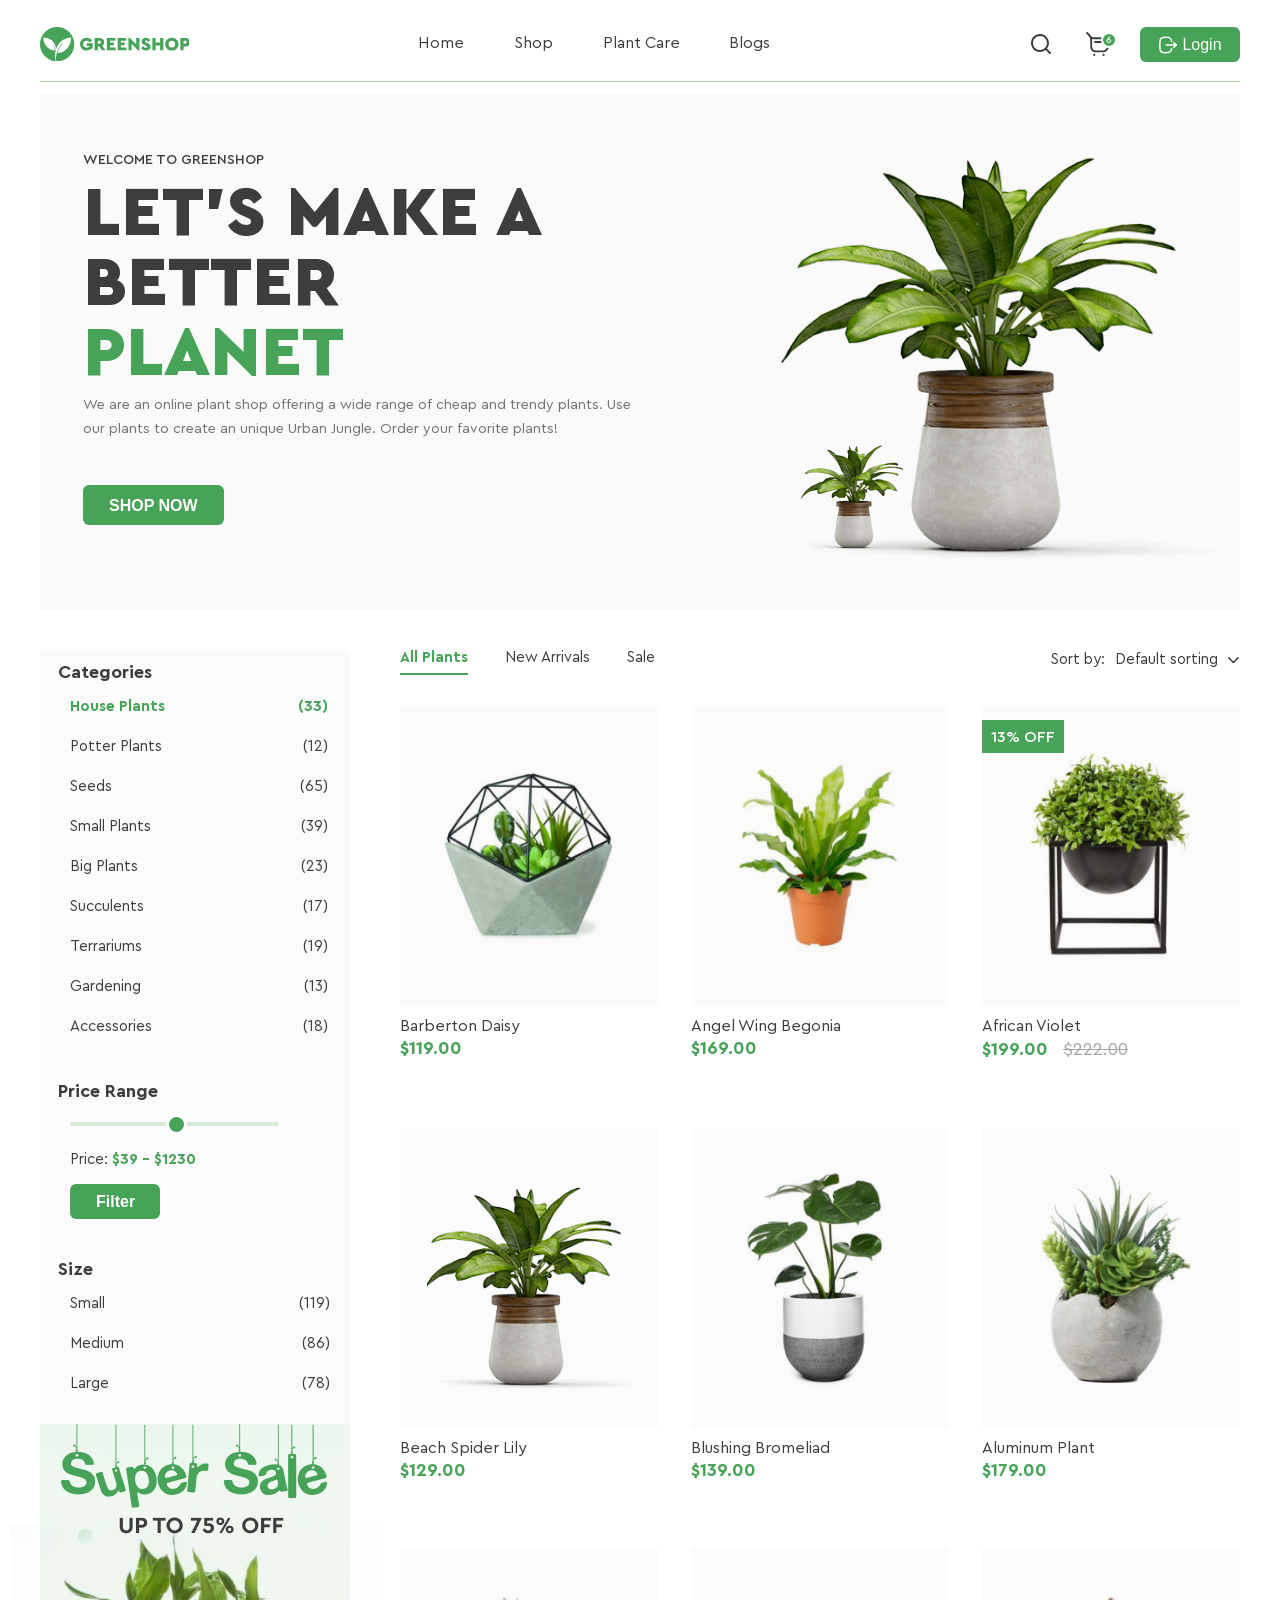
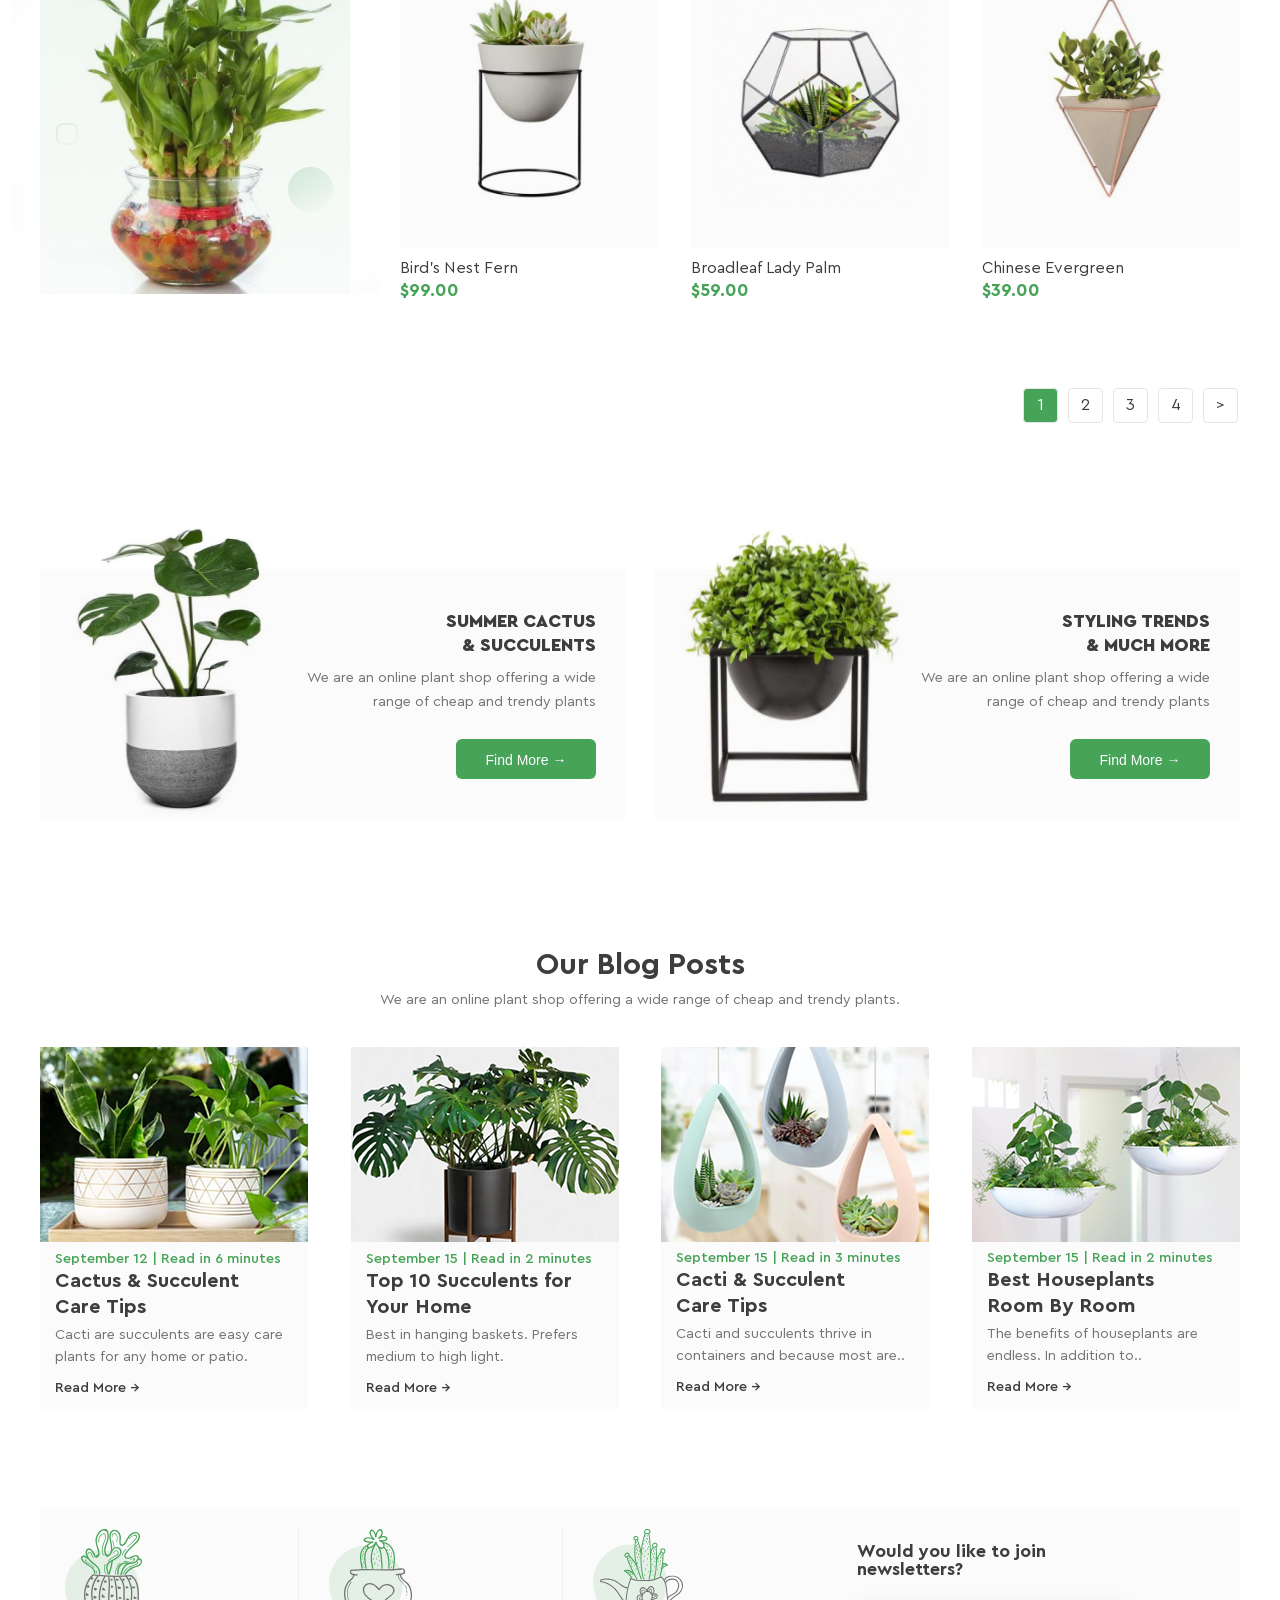
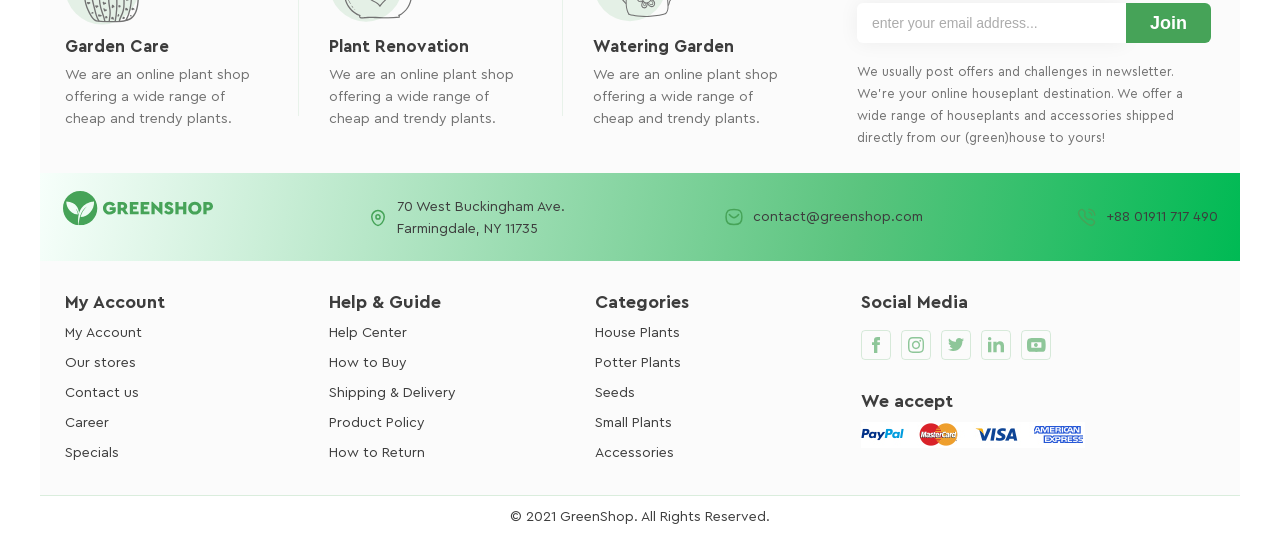
==== commit 323285d5: "update files" ====
--- a/index.html
+++ b/index.html
@@ -10,7 +10,9 @@
 
 <header>
 <div class="container"> 
-    <img src="./img/Logo.svg" alt="logo" width="150" height="35" style="margin-bottom: 18px;">
+  <svg class="footer-logo-icon" aria-label="Logo">
+    <use href="./sprite.svg#logo"></use>
+</svg>
     <nav>
         <ul class="list">
             
@@ -24,8 +26,10 @@
                     <li><a href="">Fertilizer</a></li>
                     
                     <li><a href="">Priming 
-                    <span> 
-                        <img src="./img/Stroke3.svg" alt="">
+                   <span>
+                        <svg>
+                            <use href="./sprite.svg#stroke3"></use>
+                        </svg>
                     </span>
                         </a>
                           <ul class="sublist second">
@@ -42,14 +46,31 @@
             <li><a>Blogs</a></li>
         </ul>
     </nav>
-
-
-    <button class="small-btn">
-        <img src="./img/Logout.svg" alt="login">Login
+    <div class="header-icons">
+
+            <svg class="header-icon-search" aria-label="Search">
+                <use href="./sprite.svg#search"></use>
+            </svg>
+
+            <div class="cart">
+                <svg class="header-icon-cart" aria-label="Cart">
+                    <use href="./sprite.svg#cart"></use>
+                </svg>
+            </div>
+
+
+    <button class="small-btn" onclick="window.location.href='./form.html'" >
+        <svg class="logout-icon" aria-hidden="true">
+        <use href="./sprite.svg#logout"></use>
+    </svg>Login
     </button>
+</div>
 </div>
 </header>
 <main>
+
+
+
     <section id="home">
         <div class="inline-wrapper">
 
@@ -84,18 +105,86 @@
             <aside class="sidebar">
                 <h2>Categories</h2>
 
-                <div class="categories">
-                    <a href="#" class="active">House Plants</a>
-                    <a href="#">Potter Plants</a>
-                    <a href="#">Seeds</a>
-                    <a href="#">Small Plants</a>
-                    <a href="#">Big Plants</a>
-                    <a href="#">Succulents</a>
-                    <a href="#">Terrariums</a>
-                    <a href="#">Gardening</a>
-                    <a href="#">Accessories</a>
-                </div>
-            </aside>
+                   <div class="categories">
+                        <a href="#" class="active">
+                            <span>House Plants</span>
+                            <span>(33)</span>
+                        </a>
+
+                        <a href="#">
+                            <span>Potter Plants</span>
+                            <span>(12)</span>
+                        </a>
+
+                        <a href="#">
+                            <span>Seeds</span>
+                            <span>(65)</span>
+                        </a>
+
+                        <a href="#">
+                            <span>Small Plants</span>
+                            <span>(39)</span>
+                        </a>
+
+                        <a href="#">
+                            <span>Big Plants</span>
+                            <span>(23)</span>
+                        </a>
+
+                        <a href="#">
+                            <span>Succulents</span>
+                            <span>(17)</span>
+                        </a>
+
+                        <a href="#">
+                            <span>Terrariums</span>
+                            <span>(19)</span>
+                        </a>
+
+                        <a href="#">
+                            <span>Gardening</span>
+                            <span>(13)</span>
+                        </a>
+
+                        <a href="#">
+                            <span>Accessories</span>
+                            <span>(18)</span>
+                        </a>
+                   </div>
+
+                <div class="price-range">
+                    <h2>Price Range</h2>
+
+                    <input type="range" min="39" max="1230" value="650" class="slider">
+
+                    <p>Price: <span>$39 - $1230</span></p>
+
+                    <button class="filter-btn">Filter</button>
+                </div>
+
+          
+
+
+                    <div class="sizes">
+                        <h2>Size</h2>
+
+                        <a href="#">
+                            <span>Small</span>
+                            <span>(119)</span>
+                        </a>
+
+                        <a href="#">
+                            <span>Medium</span>
+                            <span>(86)</span>
+                        </a>
+
+                        <a href="#">
+                            <span>Large</span>
+                            <span>(78)</span>
+                        </a>
+                    </div>
+            
+        </aside>
 
             <aside class="sale-banner">
                 <img src="./img/sale.banner.png" alt="Sale">
@@ -116,7 +205,9 @@
                 <div class="sort">
                     Sort by:
                     <span class="dropdown">Default sorting</span>
-                    <img src="./img/Stroke1.svg" alt="arrow">
+                        <svg>
+                            <use href="./sprite.svg#stroke1"></use>
+                        </svg>
                 </div>
 
             </div>
@@ -129,9 +220,23 @@
                         <img src="./img/image1.png" alt="Barberton Daisy">
 
                         <div class="product-icons">
-                            <a href="#"><img src="./img/cart.svg" alt=""></a>
-                            <a href="#"><img src="./img/heart.svg" alt=""></a>
-                            <a href="#"><img src="./img/search.svg" alt=""></a>
+                            <a href="#">
+        <svg class="product-icon">
+            <use href="./sprite.svg#cart2"></use>
+        </svg>
+    </a>
+
+    <a href="#">
+        <svg class="product-icon">
+            <use href="./sprite.svg#heart"></use>
+        </svg>
+    </a>
+
+    <a href="#">
+        <svg class="product-icon">
+            <use href="./sprite.svg#search"></use>
+        </svg>
+    </a>
                         </div>
                     </div>
 
@@ -145,9 +250,23 @@
                         <img src="./img/img2.png" alt="Angel Wing Begonia">
 
                         <div class="product-icons">
-                            <a href="#"><img src="./img/cart.svg" alt=""></a>
-                            <a href="#"><img src="./img/heart.svg" alt=""></a>
-                            <a href="#"><img src="./img/search.svg" alt=""></a>
+                            <a href="#">
+        <svg class="product-icon">
+            <use href="./sprite.svg#cart2"></use>
+        </svg>
+    </a>
+
+    <a href="#">
+        <svg class="product-icon">
+            <use href="./sprite.svg#heart"></use>
+        </svg>
+    </a>
+
+    <a href="#">
+        <svg class="product-icon">
+            <use href="./sprite.svg#search"></use>
+        </svg>
+    </a>
                         </div>
                     </div>
 
@@ -164,15 +283,29 @@
                       <img src="./img/image3.png" alt="African Violet">
 
                         <div class="product-icons">
-                            <a href="#"><img src="./img/cart.svg" alt=""></a>
-                            <a href="#"><img src="./img/heart.svg" alt=""></a>
-                            <a href="#"><img src="./img/search.svg" alt=""></a>
+                            <a href="#">
+        <svg class="product-icon">
+            <use href="./sprite.svg#cart2"></use>
+        </svg>
+    </a>
+
+    <a href="#">
+        <svg class="product-icon">
+            <use href="./sprite.svg#heart"></use>
+        </svg>
+    </a>
+
+    <a href="#">
+        <svg class="product-icon">
+            <use href="./sprite.svg#search"></use>
+        </svg>
+    </a>
                         </div>
                     </div>
 
                     <h3>African Violet</h3>
                     <div class="price">
-                    <span class="current-price">$199.00</span>
+                    <span>$199.00</span>
                     <span class="old-price">$222.00</span>
                 </div>
             </div>
@@ -183,9 +316,23 @@
                         <img src="./img/img4.png" alt="Beach Spider Lily">
 
                         <div class="product-icons">
-                            <a href="#"><img src="./img/cart.svg" alt=""></a>
-                            <a href="#"><img src="./img/heart.svg" alt=""></a>
-                            <a href="#"><img src="./img/search.svg" alt=""></a>
+                            <a href="#">
+        <svg class="product-icon">
+            <use href="./sprite.svg#cart2"></use>
+        </svg>
+    </a>
+
+    <a href="#">
+        <svg class="product-icon">
+            <use href="./sprite.svg#heart"></use>
+        </svg>
+    </a>
+
+    <a href="#">
+        <svg class="product-icon">
+            <use href="./sprite.svg#search"></use>
+        </svg>
+    </a>
                         </div>
                     </div>
 
@@ -199,9 +346,23 @@
                         <img src="./img/image5.png" alt="Blushing Bromeliad">
 
                         <div class="product-icons">
-                            <a href="#"><img src="./img/cart.svg" alt=""></a>
-                            <a href="#"><img src="./img/heart.svg" alt=""></a>
-                            <a href="#"><img src="./img/search.svg" alt=""></a>
+                           <a href="#">
+        <svg class="product-icon">
+            <use href="./sprite.svg#cart2"></use>
+        </svg>
+    </a>
+
+    <a href="#">
+        <svg class="product-icon">
+            <use href="./sprite.svg#heart"></use>
+        </svg>
+    </a>
+
+    <a href="#">
+        <svg class="product-icon">
+            <use href="./sprite.svg#search"></use>
+        </svg>
+    </a>
                         </div>
                     </div>
 
@@ -215,9 +376,23 @@
                         <img src="./img/image6.png" alt="Aluminum Plant">
 
                         <div class="product-icons">
-                            <a href="#"><img src="./img/cart.svg" alt=""></a>
-                            <a href="#"><img src="./img/heart.svg" alt=""></a>
-                            <a href="#"><img src="./img/search.svg" alt=""></a>
+                          <a href="#">
+        <svg class="product-icon">
+            <use href="./sprite.svg#cart2"></use>
+        </svg>
+    </a>
+
+    <a href="#">
+        <svg class="product-icon">
+            <use href="./sprite.svg#heart"></use>
+        </svg>
+    </a>
+
+    <a href="#">
+        <svg class="product-icon">
+            <use href="./sprite.svg#search"></use>
+        </svg>
+    </a>
                         </div>
                     </div>
 
@@ -231,9 +406,23 @@
                         <img src="./img/image7.png" alt="Bird's Nest Fern">
 
                         <div class="product-icons">
-                            <a href="#"><img src="./img/cart.svg" alt=""></a>
-                            <a href="#"><img src="./img/heart.svg" alt=""></a>
-                            <a href="#"><img src="./img/search.svg" alt=""></a>
+                           <a href="#">
+        <svg class="product-icon">
+            <use href="./sprite.svg#cart2"></use>
+        </svg>
+    </a>
+
+    <a href="#">
+        <svg class="product-icon">
+            <use href="./sprite.svg#heart"></use>
+        </svg>
+    </a>
+
+    <a href="#">
+        <svg class="product-icon">
+            <use href="./sprite.svg#search"></use>
+        </svg>
+    </a>
                         </div>
                     </div>
 
@@ -247,9 +436,23 @@
                         <img src="./img/img8.png" alt="Broadleaf Lady Palm">
 
                         <div class="product-icons">
-                            <a href="#"><img src="./img/cart.svg" alt=""></a>
-                            <a href="#"><img src="./img/heart.svg" alt=""></a>
-                            <a href="#"><img src="./img/search.svg" alt=""></a>
+                            <a href="#">
+        <svg class="product-icon">
+            <use href="./sprite.svg#cart2"></use>
+        </svg>
+    </a>
+
+    <a href="#">
+        <svg class="product-icon">
+            <use href="./sprite.svg#heart"></use>
+        </svg>
+    </a>
+
+    <a href="#">
+        <svg class="product-icon">
+            <use href="./sprite.svg#search"></use>
+        </svg>
+    </a>
                         </div>
                     </div>
 
@@ -263,9 +466,23 @@
                         <img src="./img/image9.png" alt="Chinese Evergreen">
 
                         <div class="product-icons">
-                            <a href="#"><img src="./img/cart.svg" alt=""></a>
-                            <a href="#"><img src="./img/heart.svg" alt=""></a>
-                            <a href="#"><img src="./img/search.svg" alt=""></a>
+                           <a href="#">
+        <svg class="product-icon">
+            <use href="./sprite.svg#cart2"></use>
+        </svg>
+    </a>
+
+    <a href="#">
+        <svg class="product-icon">
+            <use href="./sprite.svg#heart"></use>
+        </svg>
+    </a>
+
+    <a href="#">
+        <svg class="product-icon">
+            <use href="./sprite.svg#search"></use>
+        </svg>
+    </a>
                         </div>
                     </div>
 
--- a/css/main.css
+++ b/css/main.css
@@ -85,14 +85,15 @@
         
         a{
             display: flex;
-            justify-content: space-between;
             text-decoration: none;
             font-weight: 400;
             color: rgba(61, 61, 61, 1);
-            
+            min-width: max-content;
         }
       
-
+        .list > li:nth-child(3) {
+            width: 76px;
+        }
         
         > ul > li:hover{
             border-bottom: 3px solid rgba(70, 163, 88, 1);
@@ -107,7 +108,7 @@
 
 
 
-        .sublist{
+        .sublist {
             position: absolute;
             padding-top: 12px;
             display: none;
@@ -115,26 +116,44 @@
             top: 100%;
             left: 50%;
             transform: translateX(-50%);
-            span{
-                align-items: end;
-            }
-            li{
-                width: 100%;
-                padding: 7px 14px 8px;
-                background-color: rgba(237, 246, 238, 1);
-
-                &:hover{
-                    background-color: rgba(26, 113, 42, 1);
-                    > a{
-                        font-weight: 700;
-                        color: white;
-                    }
-                    > a > span{
-                        transform: rotate(180deg);
-                    }
+
+            span {
+                display: flex;
+                align-items: center;
+                margin-left: auto;
+
+                svg {
+                    width: 7px;
+                    height: 10px;
+                    color: rgba(61, 61, 61, 1);
+                    transition: transform .3s;
                 }
             }
+             li > a {
+                    display: flex;
+                    align-items: center;
+                    color: rgba(61, 61, 61, 1);
+               }
+    li {
+        width: 100%;
+        padding: 7px 14px 8px;
+        background-color: rgba(237, 246, 238, 1);
+
+        &:hover {
+            background-color: rgba(26, 113, 42, 1);
+
+            > a {
+                font-weight: 700;
+                color: white;
+            }
+
+            > a > span svg {
+                color: rgba(255, 255, 255, 1);
+                transform: rotate(180deg);
+            }
         }
+    }
+}
         ul > li:hover > .sublist,
         ul > li:hover > .sublist > li:hover .sublist {
             display: block;
@@ -153,6 +172,12 @@
     }
 }
 
+.footer-logo-icon {
+    width: 150px;
+    height: 35px;
+    margin-bottom: 18px;
+    display: block;
+} 
 
 button {
     color: rgba(255, 255, 255, 1);
@@ -164,20 +189,21 @@
 
 
     &.small-btn {
-        padding: 8px 17px 7px;
+        padding: 8px 41px 7px;
         font-weight: 500;
         display: flex;
         align-items: center;
         justify-content: center;
-        margin-left: 370px;
         line-height: 1;
-        margin-bottom: 18px;
         width: 100px;
     
-    img{
-    display: block;
-    margin-right: 4px;
-    }
+     .logout-icon {
+        width: 20px;
+        height: 20px;
+        flex-shrink: 0;
+        margin-right: 4px;
+}
+    
 }
 
     &.large-btn {
@@ -185,14 +211,49 @@
         font-weight: 700;
         font-size: 16px;
         line-height: 20px;
+       
     }
 }
+
+
+.header-icons {
+    display: flex;
+    align-items: center;
+    margin-left: 261px;
+    margin-bottom: 18px;
+}
+
+.header-icon-search {
+    width: 20px;
+    height: 20px;
+    margin-right: 35px;
+    flex-shrink: 0;
+}
+
+.cart {
+    margin-right: 30px;
+}
+
+.header-icon-cart {
+    width: 24px; 
+    height: 24px;
+    flex-shrink: 0;
+    overflow: visible;
+    display: block;
+}
+
 
 
 
 main {
     text-align: left;
 }
+
+
+
+
+
+
 #home{
     text-align: left;
     color: rgba(61, 61, 61, 1);
@@ -210,7 +271,7 @@
 }
 
 .text {
-    margin-top: 68px;
+    margin-top: 58px;
     margin-left: 43px;
     
     
@@ -225,6 +286,7 @@
 p{
     font-size: 14px;
     font-weight: 500;
+    line-height: 16px;
     color: rgba(61, 61, 61, 1);
 }
 .description{
@@ -249,7 +311,7 @@
     color: rgba(61, 61, 61, 1);
     line-height: 70px;
     width: 530px;
-    margin-top: 7px;
+    margin-top: 10px;
 
 }
 
@@ -269,7 +331,7 @@
 
 
 #shop .container{
-    margin-top: 46px;
+    margin-top: 40px;
     display: flex;
     align-items: flex-start;
     gap: 50px;
@@ -279,43 +341,60 @@
 
 .left-side{
     width:310px;
-    height: 774px;
     font-size:16px;
 
 }
 .sidebar{
     width: 310px;
     background: rgba(251, 251, 251, 1);
-    
+    height: 774px;
 }
 
 .sidebar h2{
     font-size: 18px;
     font-weight: 700;
-    color: rgba(61, 61, 61, 1);
-    margin-top: 14px;
-    margin-left: 18px;
-    
+    line-height: 16px;
+    color: rgba(61, 61, 61, 1);
+    padding: 14px 18px 7px;
 }
 
 .categories{
-    padding-bottom: 377px;
     display: flex;
     flex-direction: column;
- 
-   
+    margin-bottom: 36px;
 }
 
 .categories a{
+    display: flex;
+    justify-content: space-between;
+    align-items: center;
     text-decoration: none;
-    color: rgba(61, 61, 61, 1);
     font-size: 15px;
+    font-weight: 400;
     line-height: 40px;
-    margin-left: 30px;
-    
-    
-}
-
+    color: rgba(61,61,61,1);
+    transition: .3s;
+    padding-left: 30px;
+    padding-right: 24px;
+
+}
+.categories a span:first-child,
+.categories a span:last-child{
+    color:rgba(61,61,61,1);
+    font-size:15px;
+    font-weight:400;
+
+}
+
+.categories a.active span{
+    color:rgba(70,163,88,1);
+    font-weight:700;
+}
+
+.categories a:hover span{
+    color:rgba(70,163,88,1);
+    font-weight: 700;
+}
  
 .categories a.active,
 .categories a:hover{
@@ -323,10 +402,133 @@
     font-weight: 700;
 }
 
+.price-range{
+    margin-top: 36px;
+    margin-bottom: 42px;
+}
+
+.slider{
+    width: 209px;
+    height: 4px;
+    appearance: none;
+    -webkit-appearance: none;
+    background: rgba(70,163,88,0.2);
+    border-radius: 4px;
+    margin: 0 0 0 30px;
+}
+
+.slider::-webkit-slider-thumb{
+    -webkit-appearance: none;
+    appearance: none;
+    width: 21px;
+    height: 21px;
+    border-radius: 50%;
+    background: rgba(70,163,88,1);
+    border: 3px solid rgba(255,255,255,1);
+    cursor: pointer;
+   
+}
+
+
+
+.price-range h2{
+    padding: 0 18px 12px;
+}
+
+
+.price-range p{
+    font-size: 15px;
+    font-weight: 400;
+    line-height: 16px;
+    color: rgba(61,61,61,1);
+    padding: 21px 30px 16px;
+}
+
+.price-range p span{
+    font-size: 15px;
+    line-height: 16px;
+    font-weight: 700;
+    color: rgba(70,163,88,1);
+    
+}
+
+.filter-btn{
+    width: 90px;
+    height: 35px;
+    border: none;
+    border-radius: 6px;
+    background: rgba(70,163,88,1);
+    color: rgba(255,255,255,1);
+    font-size: 16px;
+    font-weight: 700;
+    margin-left: 30px;
+    padding: 8px 26px 7px;
+}
+
+.filter-btn:hover{
+    background: rgba(58,145,75,1);
+}
+
+
+
+.sizes{
+    display: flex;
+    flex-direction: column;
+     margin-bottom: 19px;
+}
+
+.sizes h2{
+     padding: 0 18px 7px;
+}
+
+.sizes a{
+    display: flex;
+    justify-content: space-between;
+    align-items: center;
+    text-decoration: none;
+    color: rgba(61, 61, 61, 1);
+    font-size: 15px;
+    font-weight: 400;
+    line-height: 40px;
+    padding-left: 30px;
+    padding-right: 24px;
+   
+}
+.sizes a span{
+    color:rgba(61,61,61,1);
+    font-weight: 400;
+    
+}
+.sizes a span:first-child,
+.sizes a span:last-child{
+    color: rgba(61,61,61,1);
+    font-size: 15px;
+    font-weight: 400;
+}
+.sizes a:hover span{
+    color:rgba(70,163,88,1);
+    font-weight: 700;
+}
+
+.sizes a:hover{
+    color: rgba(70,163,88,1);
+    font-weight: 700;
+}
+
+.categories a span:last-child{
+    position: relative;
+    left: 2px;
+}
+
+.sizes a span:last-child{
+    position: relative;
+    left: 4px;
+}
+
+
 .sale-banner{
     width: 310px;
-   
-    
+
 }
 
 .sale-banner img{
@@ -334,6 +536,8 @@
     margin-left: -29px;
     mix-blend-mode:multiply;
 }
+
+
 
 .products-header{
     display: flex;
@@ -387,6 +591,12 @@
     font-size: 15px;
     color: rgba(61, 61, 61, 1);
 }
+.sort svg{
+    width: 10px;
+    height: 5px;
+    display: block;
+    overflow: visible;
+}
 
 
 .product-cards{
@@ -407,6 +617,9 @@
     height: 300px;
     position: relative;
     overflow: hidden;
+    display: flex;
+    justify-content: center;
+    align-items: flex-end;
     background: rgba(251, 251, 251, 1);
     transition: box-shadow .3s;
 }
@@ -420,13 +633,18 @@
     padding: 20px;
     mix-blend-mode: multiply;
 }
+.product-icon {
+    width: 20px;
+    height: 20px;
+    display: block;
+}
 
 .product-card:hover .product-image{
     box-shadow: 0 4px 15px rgba(0, 0, 0, 0.08);
 }
 
 .product-card h3{
-    margin-top: 6px;
+    margin-top: 12px;
     margin-bottom: 6px;
     font-size: 16px;
     line-height: 16px;
@@ -445,19 +663,17 @@
     display: flex;
     align-items: center;
     gap: 15px;
-
-}
-
-.current-price{
     font-size: 18px;
     line-height: 16px;
     font-weight: 700;
     color: rgba(70, 163, 88, 1);
 }
+
 
 .old-price{
     font-size: 18px;
-    line-height: 16px;
+    line-height: 18px;
+    font-weight: 400;
     text-decoration: line-through;
     color: rgba(165, 165, 165, 1);
 }
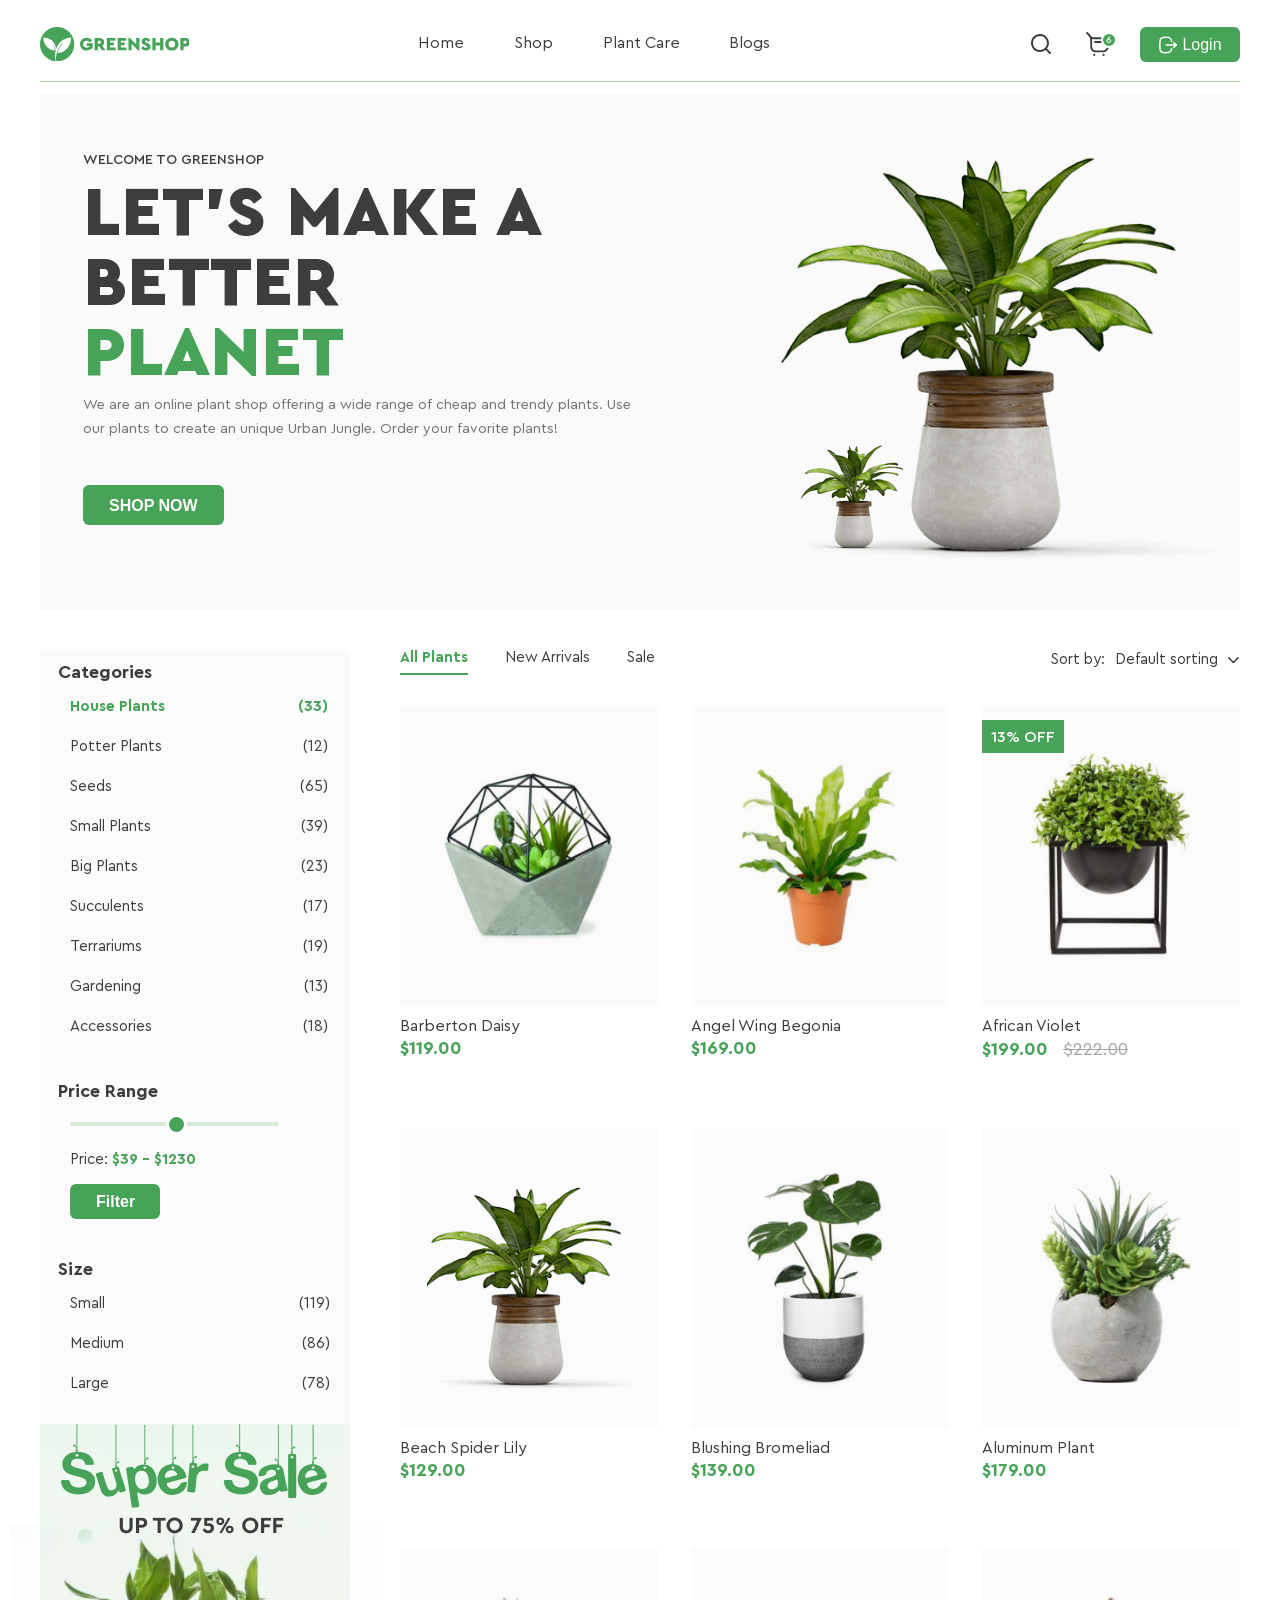
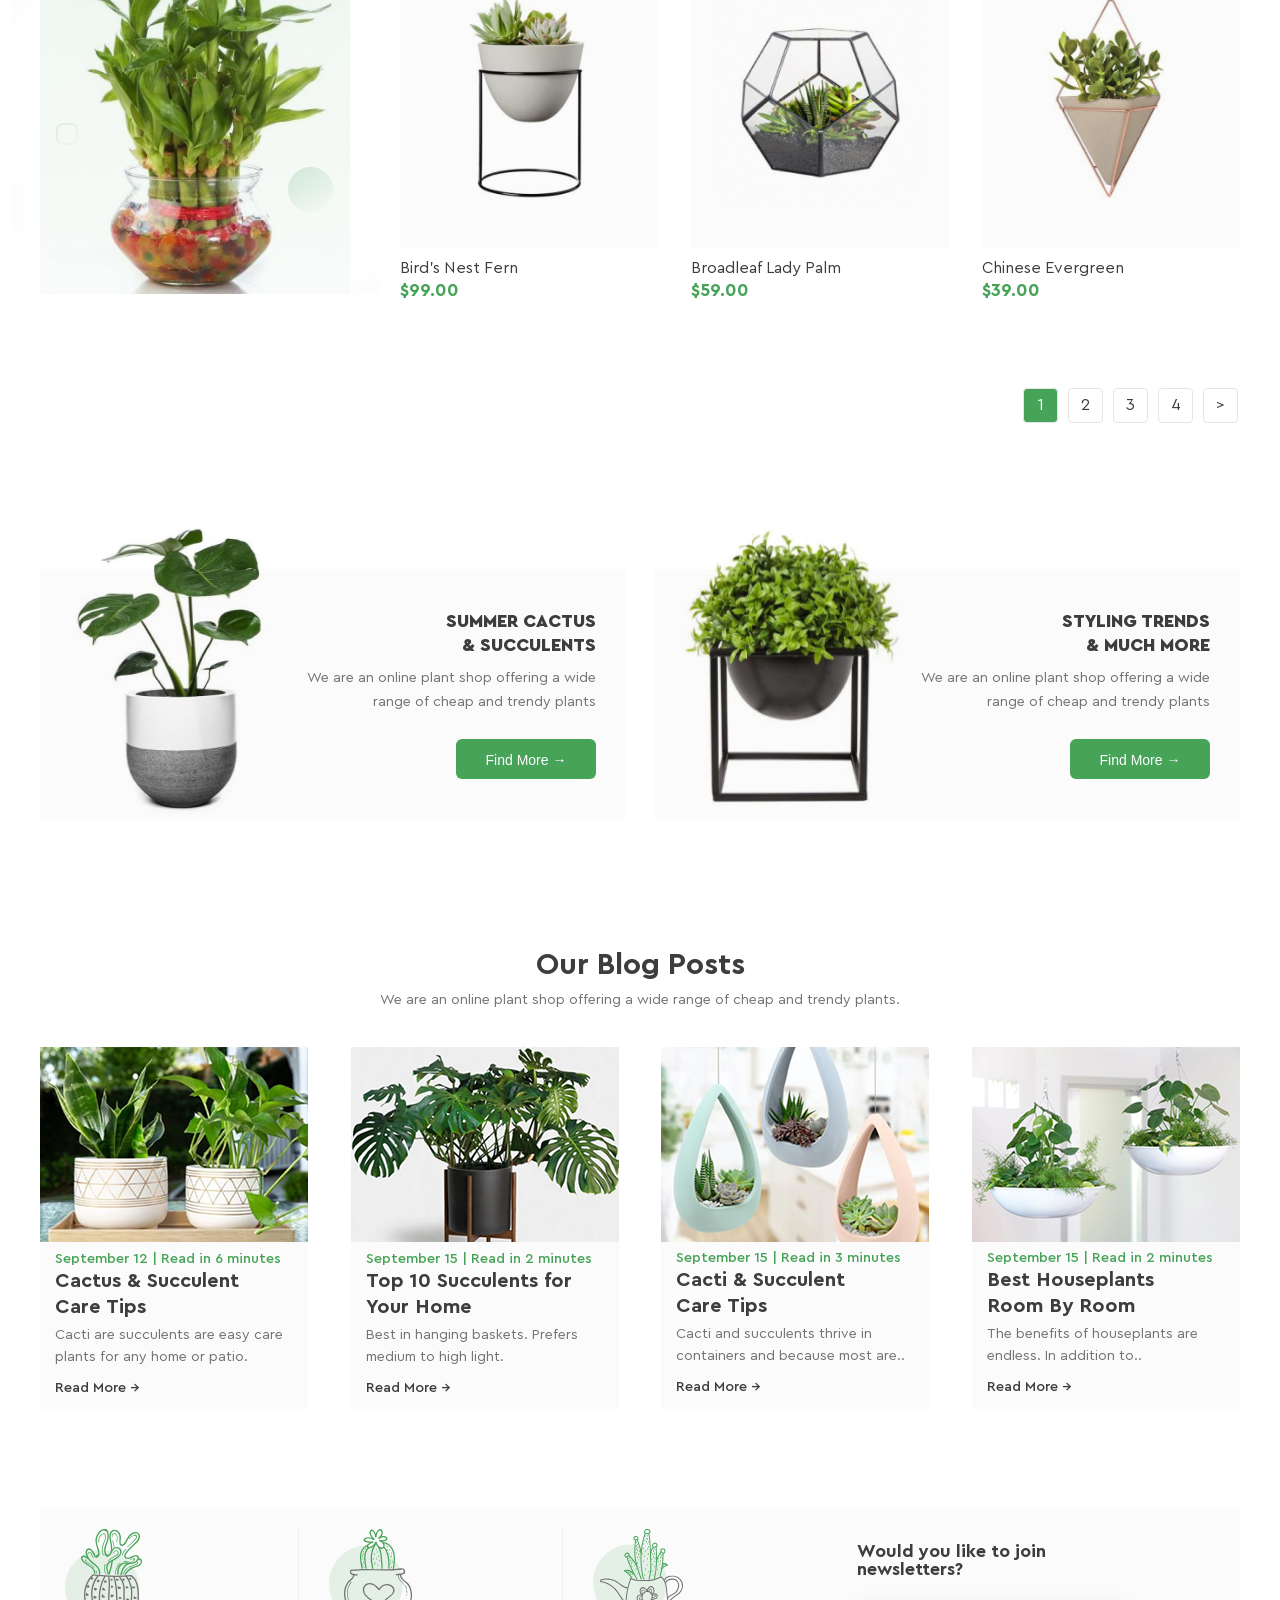
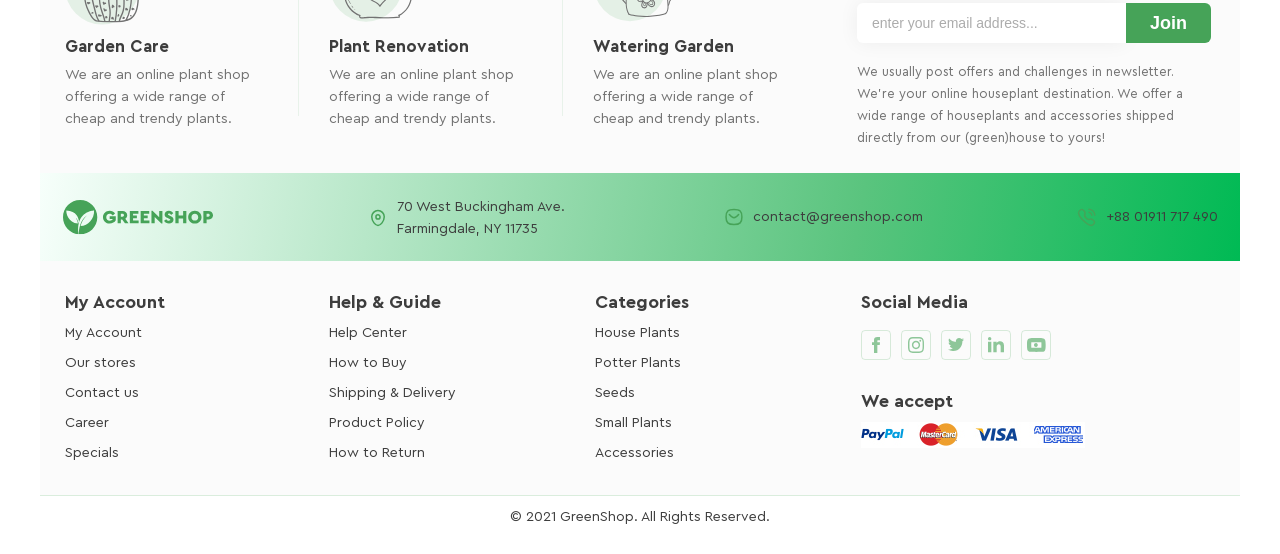
==== commit 16c8f8b1: "update files" ====
--- a/index.html
+++ b/index.html
@@ -716,10 +716,12 @@
         <use href="./sprite.svg#location"></use>
     </svg>
 
-    <p>
+    <a href="https://www.google.com/maps/search/?api=1&query=70+West+Buckingham+Ave,+Farmingdale,+NY+11735"
+        target="_blank"
+        rel="noopener noreferrer">
         70 West Buckingham Ave.<br>
         Farmingdale, NY 11735
-    </p>
+</a>
 
 </div>
 
@@ -729,7 +731,7 @@
         <use href="./sprite.svg#mail"></use>
     </svg>
 
-    <p>contact@greenshop.com</p>
+    <a href="mailto:contact@greenshop.com">contact@greenshop.com</a>
 
 </div>
 
@@ -739,7 +741,7 @@
         <use href="./sprite.svg#call"></use>
     </svg>
 
-    <p>+88 01911 717 490</p>
+    <a href="tel:+8801911717490">+88 01911 717 490</a>
 
 </div>
 
--- a/css/main.css
+++ b/css/main.css
@@ -1069,17 +1069,16 @@
 
 
 .logo-item{
+    display: block;
     width: 150px;
+    height: 34px;
     margin-left: 23px;
-
-}
-
-
-.footer-logo-icon{
-    
-    height: 35px;
-    display: block;
-}
+    margin-top: 27px;
+    margin-bottom: 27px;
+}
+
+
+
 
 
 .location-item{
@@ -1116,10 +1115,10 @@
     margin-right: 9px;
 }
 
-.location-item p,
-.mail-item p,
-.call-item p{
-    
+.location-item a,
+.mail-item a,
+.call-item a{
+    text-decoration: none;
     font-size: 14px;
     line-height: 22px;
     font-weight: 400;
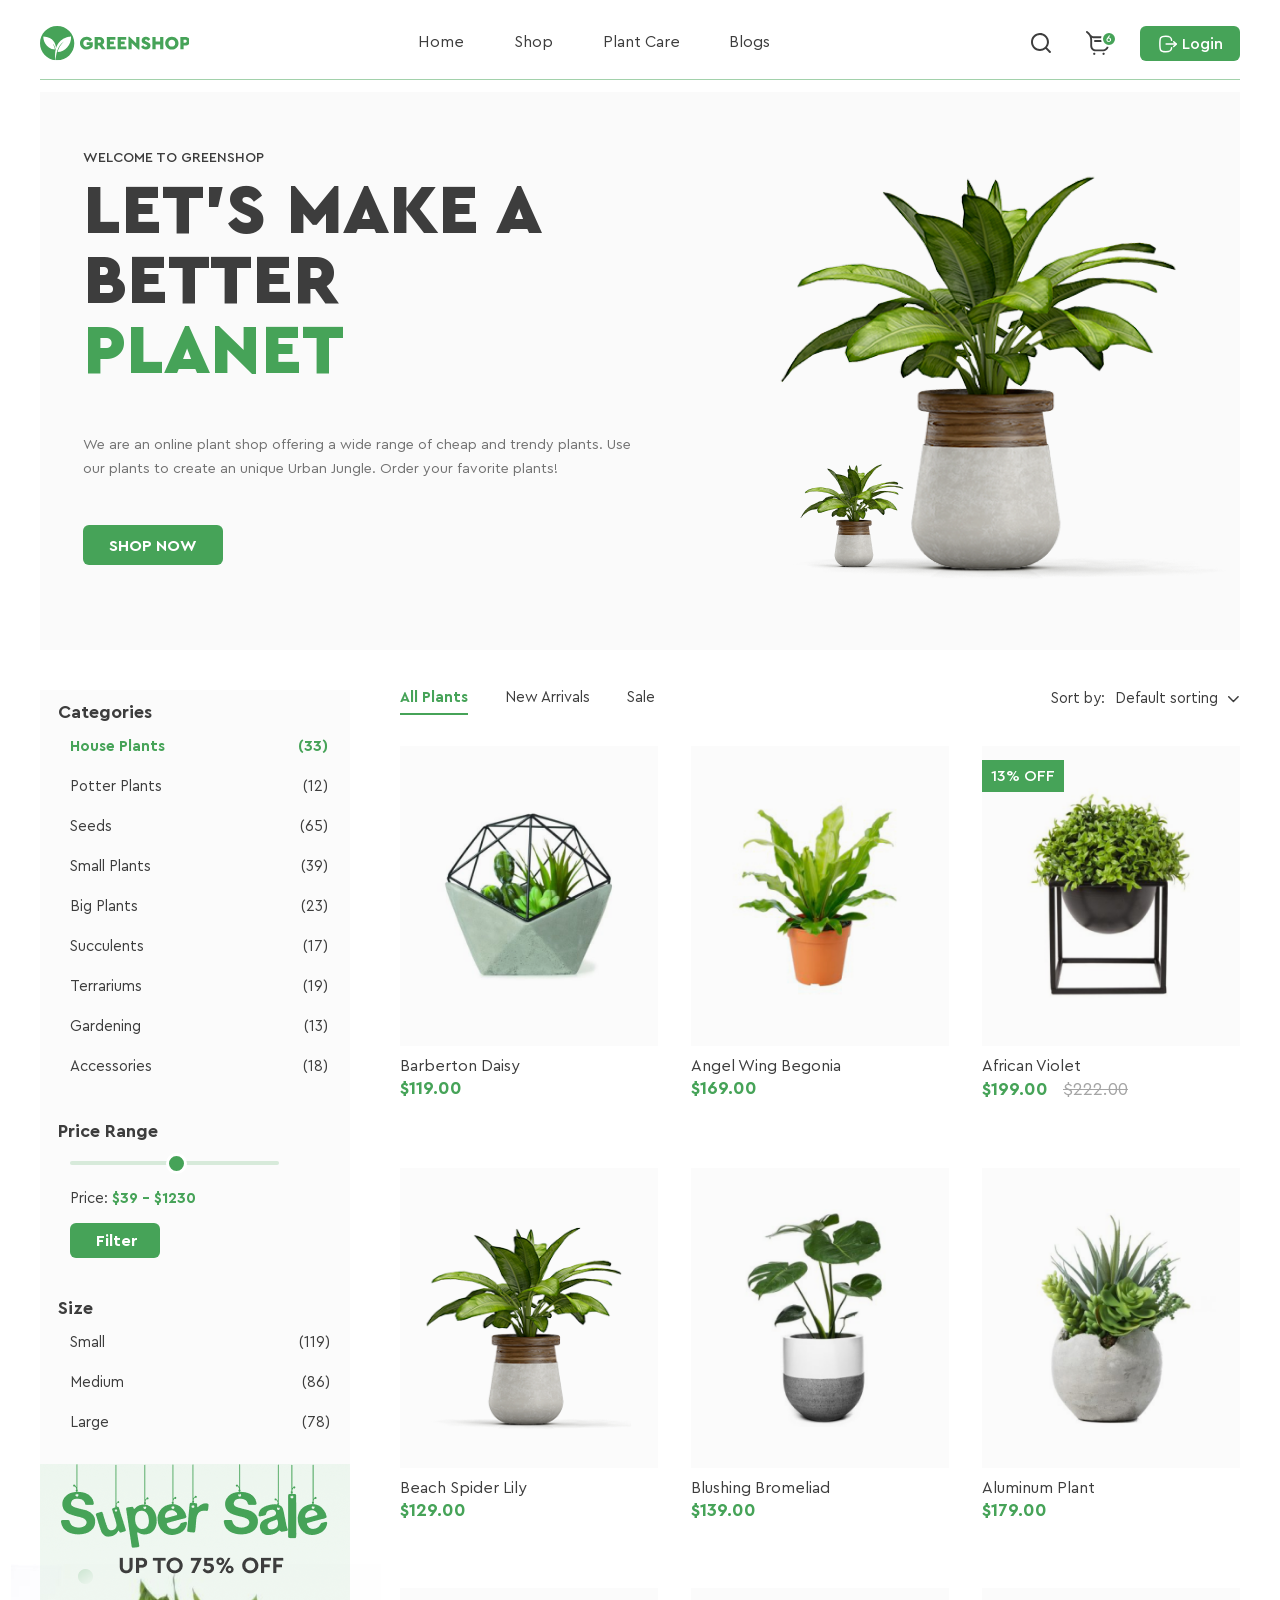
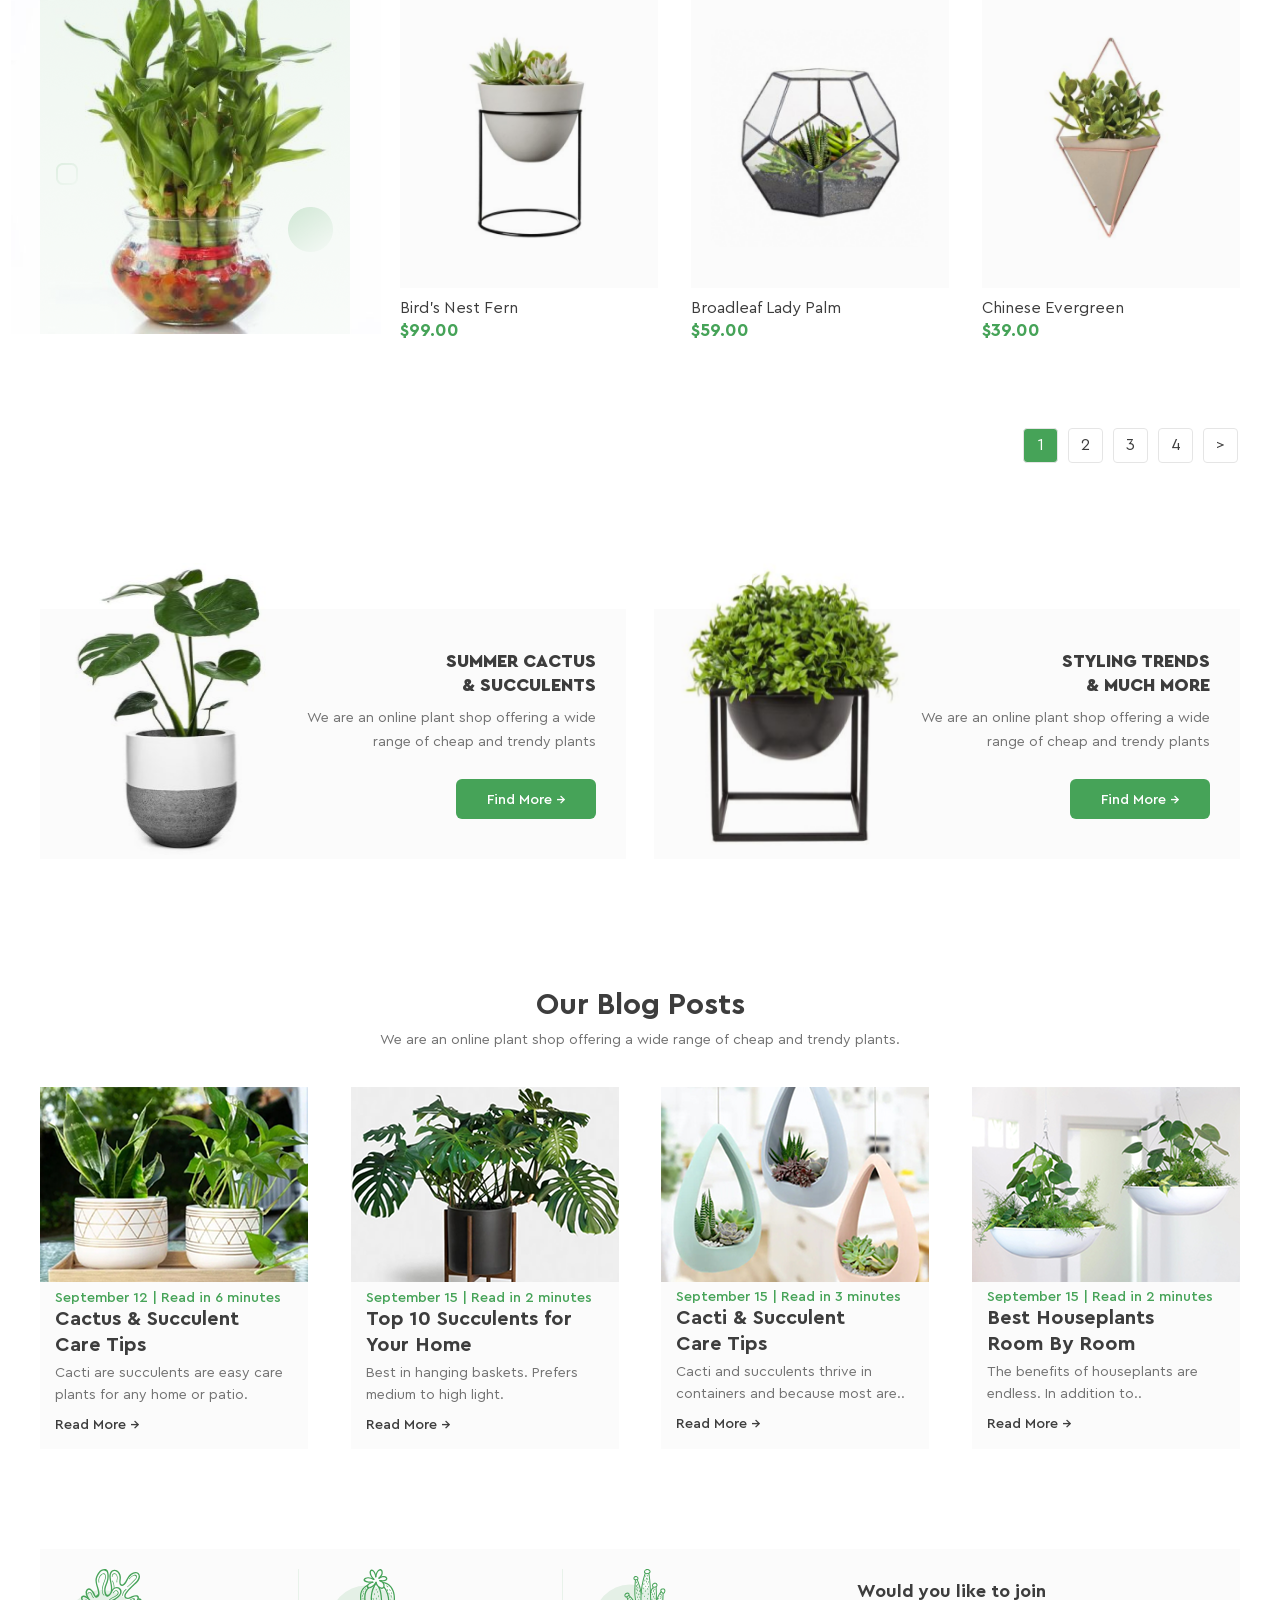
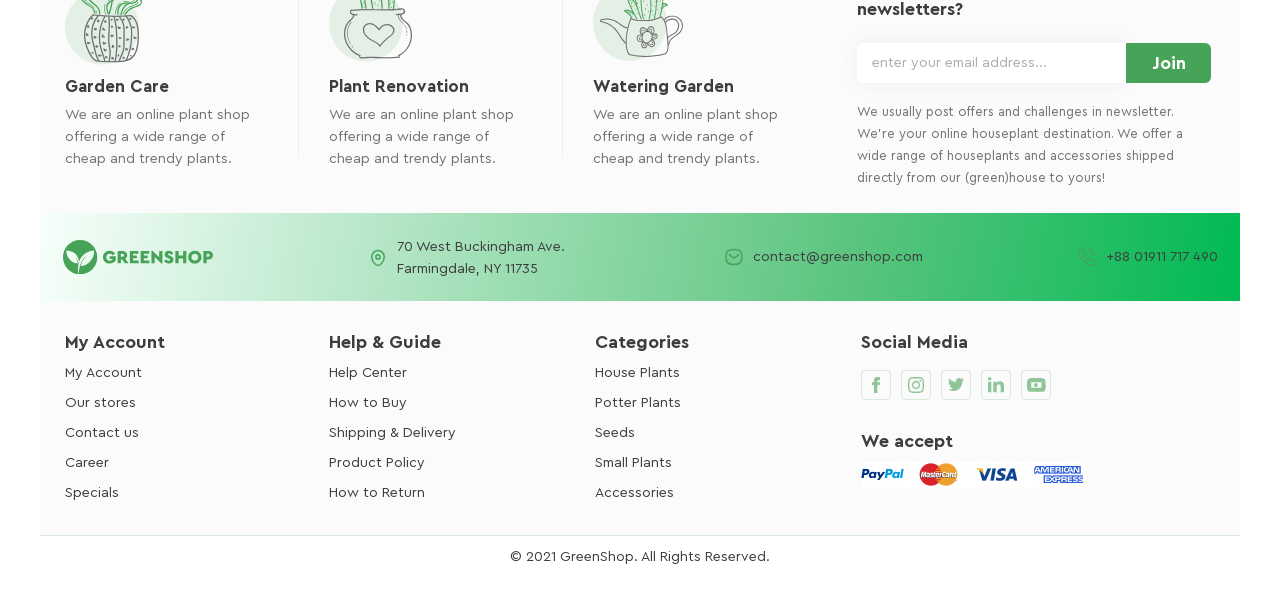
==== commit 6a52e461: "update files" ====
--- a/index.html
+++ b/index.html
@@ -2,8 +2,10 @@
 <html lang="en">
 <head>
     <meta charset="UTF-8">
-    <meta name="viewport" content="width=device-width, initial-scale=1.0">
+    <meta name="viewport" content="width=device-width, initial-scale=1.0, maximum-scale=1.0, minimum-scale=1.0">
+    <link rel="stylesheet" href="./css/normalize.css">
     <link rel="stylesheet" href="./css/main.css">
+    <link rel="stylesheet" href="./css/mobile.css" media="screen and (max-width: 1200px)">
     <title>main</title>
 </head>
 <body>
@@ -701,7 +703,7 @@
 
     </div>
 
-   <div class="footer-contact">
+<div class="footer-contact">
   <div class="logo-item">
 
     <svg class="footer-logo-icon">
--- a/css/main.css
+++ b/css/main.css
@@ -250,10 +250,6 @@
 }
 
 
-
-
-
-
 #home{
     text-align: left;
     color: rgba(61, 61, 61, 1);
@@ -1291,4 +1287,890 @@
     font-weight: 400;
     line-height: 30px;
     color: rgba(61,61,61,1);
+}
+
+
+
+
+@media screen and (max-width: 1200px){
+    .container {
+        max-width: 1200px;
+        
+    }
+   
+header {
+    nav {
+      marg
+
+      .list {
+        gap: 20px;
+      }
+    }
+  }
+
+}
+
+
+
+
+
+
+@media screen and (max-width: 1024px) {
+
+  .container {
+    max-width: 1024px;
+  }
+
+  .footer-logo-icon {
+    margin-left: 10px;
+  }
+
+  header {
+    nav {
+      margin-left: 120px;
+
+      .list {
+        gap: 20px;
+      }
+    }
+  }
+
+  .header-icons {
+    margin-left: auto;
+    margin-right: 10px;
+  }
+
+  #home {
+    .inline-wrapper {
+      max-width: 1024px;
+    }
+
+    .image {
+      position: relative;
+      overflow: hidden;
+       
+    }
+  }
+
+  #shop {
+    .container {
+      flex-direction: column;
+    }
+  }
+
+  .left-side {
+    display: none;
+  }
+
+  .products {
+    width: 100%;
+    padding: 0 10px;
+    box-sizing: border-box;
+  }
+
+  .products-header {
+    width: 100%;
+  }
+
+  .product-cards {
+    width: 100%;
+    justify-content: center;
+    gap: 30px;
+  }
+
+  .pagination {
+    justify-content: center;
+  }
+
+  #offers {
+    p {
+      max-width: 50%;
+    }
+  }
+
+  .footer-contact {
+    justify-content: space-between;
+    gap: 30px;
+  }
+ 
+
+.footer-column-1,
+.footer-column-2,
+.footer-column-3 {
+   width: 140px;
+    margin-right: 60px;
+}
+
+}
+ 
+ 
+
+
+
+@media screen and (max-width: 992px){
+.container {
+        max-width: 992px;
+        
+    }
+header {
+    nav {
+      margin-left: 70px;
+
+      .list {
+        gap: 20px;
+      }
+    }
+  }
+
+#home {
+   .inline-wrapper {
+      flex-direction: column;
+      text-align: center;
+      align-items: center;
+    }
+
+    .text {
+      margin: 40px 20px 20px;
+    }
+
+    h1,
+    .description {
+      width: 100%;
+      max-width: 992px;
+      margin-left: auto;
+      margin-right: auto;
+    }
+
+    .large-btn {
+      margin: 30px auto;
+    }
+
+    .image {
+      margin: 0;
+    }
+  }
+#offers {
+        margin-top: 80px;
+    }
+
+    .offers-container {
+        flex-direction: column;
+        gap: 80px;
+    }
+
+    .offer-card-1,
+    .offer-card-2 {
+        padding-right: 15px;
+    }
+
+    .offer-content {
+        width: 90%;
+    }
+
+
+    .offer-content h2 {
+        width: auto;
+        white-space: nowrap;
+    }
+
+
+.blog-cards {
+    display: flex;
+    flex-direction: row;
+    flex-wrap: wrap;
+    justify-content: center;
+    gap: 30px;
+}
+
+ .footer .container {
+        width: 100%;
+    }
+
+      .footer-top {
+        display: flex;
+        flex-wrap: wrap;
+        gap: 30px;
+        
+    }
+
+    .service {
+        flex: 1;
+        width: auto;
+        align-items: center;
+        text-align: center;
+    }
+
+    .service:nth-child(1)::after,
+    .service:nth-child(2)::after {
+        right: -15px;
+        height: 170px;
+    }
+    .newsletter {
+    display: flex;
+    justify-content: space-between;
+    align-items: flex-start;
+    width: 100%;
+}
+
+    .newsletter p {
+    display: none;
+    }
+
+  .footer-contact {
+    display: flex;
+    justify-content: space-between;
+    width: 100%;
+
+    .logo-item {
+        display: none;
+    }
+}
+
+.location-item,
+.mail-item,
+.call-item {
+    width: auto;
+    flex: 1;
+    display: flex;
+    justify-content: center;
+    margin-right: 0;
+    margin-left: 20px;
+}
+        
+ 
+
+.footer-bottom {
+        display: flex;
+        flex-wrap: wrap;
+    }
+
+    .social-column {
+        flex-basis: 100%;
+        width: 100%;
+    }
+
+
+    .footer-column-1,
+    .footer-column-2,
+    .footer-column-3,
+    .social-column {
+        width: auto;
+        height: auto;
+        margin-right: 0;
+        flex: 1;
+    }
+
+
+
+}
+
+
+
+@media screen and (max-width: 768px){
+    .container {
+        max-width: 768px;
+        
+    }
+header {
+    nav {
+      margin-left: 70px;
+
+      .list {
+        gap: 20px;
+      }
+    }
+  }
+
+#home {
+   .inline-wrapper {
+      flex-direction: column;
+      text-align: center;
+      align-items: center;
+    }
+
+    .text {
+      margin: 40px 20px 20px;
+    }
+
+    h1,
+    .description {
+      width: 100%;
+      max-width: 700px;
+      margin-left: auto;
+      margin-right: auto;
+    }
+
+    .large-btn {
+      margin: 30px auto;
+    }
+
+    .image {
+      margin: 0;
+    }
+  }
+#offers {
+        margin-top: 80px;
+    }
+
+    .offers-container {
+        flex-direction: column;
+        gap: 80px;
+    }
+
+    .offer-card-1,
+    .offer-card-2 {
+        padding-right: 15px;
+    }
+
+    .offer-content {
+        width: 90%;
+    }
+
+
+    .offer-content h2 {
+        width: auto;
+        white-space: nowrap;
+    }
+
+
+.blog-cards {
+    display: flex;
+    flex-direction: row;
+    flex-wrap: wrap;
+    justify-content: center;
+    gap: 30px;
+}
+
+ .footer .container {
+        width: 100%;
+    }
+
+      .footer-top {
+        display: flex;
+        flex-wrap: wrap;
+        gap: 30px;
+        
+    }
+
+    .service {
+        flex: 1;
+        width: auto;
+        align-items: center;
+        text-align: center;
+    }
+
+    .service:nth-child(1)::after,
+    .service:nth-child(2)::after {
+        right: -15px;
+        height: 170px;
+    }
+    .newsletter {
+    display: flex;
+    justify-content: space-between;
+    align-items: flex-start;
+    width: 100%;
+}
+
+    .newsletter p {
+    display: none;
+    }
+
+  .footer-contact {
+    display: flex;
+    justify-content: space-between;
+    width: 100%;
+
+    .logo-item {
+        display: none;
+    }
+}
+
+.location-item,
+.mail-item,
+.call-item {
+    width: auto;
+    flex: 1;
+    display: flex;
+    justify-content: center;
+    margin-right: 0;
+    margin-left: 20px;
+}
+        
+ 
+
+.footer-bottom {
+        display: flex;
+        flex-wrap: wrap;
+    }
+
+    .social-column {
+        flex-basis: 100%;
+        width: 100%;
+    }
+
+
+    .footer-column-1,
+    .footer-column-2,
+    .footer-column-3,
+    .social-column {
+        width: auto;
+        height: auto;
+        margin-right: 0;
+        flex: 1;
+    }
+
+
+
+}
+
+
+
+
+
+
+@media screen and (max-width: 576px){
+    .container {
+        max-width: 576px;
+        
+    }
+
+header {
+        width: 100%;
+        justify-content: space-between;
+
+        
+
+    nav {
+        margin-left: 0;
+
+        .list {
+            display: none;
+        }
+    }
+
+}
+
+.footer-logo-icon{
+    overflow: visible;
+}
+
+
+.header-icon-search{
+    transform: translateX(25px);
+}
+.header-icon-cart{
+    transform: translateX(10px);
+ }
+
+#home {
+   .inline-wrapper {
+      flex-direction: column;
+      text-align: center;
+      align-items: center;
+    }
+
+    .text {
+      margin: 40px 20px 20px;
+    }
+
+    h1,
+    .description {
+      width: 100%;
+      max-width: 700px;
+      margin-left: auto;
+      margin-right: auto;
+    }
+
+    .large-btn {
+      margin: 30px auto;
+    }
+
+   .image {
+    margin: 0 auto;
+    display: flex;
+    justify-content: center;
+}
+
+.image img {
+    width: 400px;
+    height: auto;
+}
+  }
+ .product-cards {
+        width: 100%;
+        display: flex;
+        flex-wrap: wrap;
+        justify-content: center;
+        gap: 30px;
+    }
+
+    .product-card {
+        width: 258px;
+    }
+
+    .small-btn{
+        margin-right: 10px;
+    }
+
+
+
+#offers {
+        margin-top: 80px;
+    }
+
+    .offers-container {
+        flex-direction: column;
+        gap: 80px;
+    }
+
+    .offer-card-1,
+    .offer-card-2 {
+        width: 100%;
+    }
+
+    .offer-content {
+        width: 90%;
+    }
+
+
+    .offer-content h2 {
+        width: auto;
+        white-space: nowrap;
+    }
+
+.newsletter {
+    display: flex;
+    flex-direction: column;
+    align-items: center;
+    text-align: center;
+    width: 80%;
+    margin: 0 auto;
+}
+
+.footer-contact {
+    display: flex;
+    height: auto;
+    flex-direction: column;
+    align-items: center;
+    justify-content: center;
+    gap: 20px;
+    padding: 25px 20px;
+    text-align: center;
+    width: 100% ;
+}
+
+.logo-item {
+    margin: 0;
+}
+
+.footer-logo-icon {
+    width: 150px;
+    height: 35px;
+}
+
+.location-item,
+.mail-item,
+.call-item {
+    width: auto;
+    margin: 0;
+    justify-content: center;
+    align-items: center;
+}
+
+.location-item a,
+.mail-item a,
+.call-item a {
+    text-align: left;
+}
+
+.call-item {
+    justify-content: center;
+}
+
+.footer-bottom {
+    flex-direction: column;
+    align-items: center;
+    justify-content: center;
+    padding: 30px 20px;
+    gap: 35px;
+}
+
+.footer-column-1,
+.footer-column-2,
+.footer-column-3 {
+    width: auto;
+    height: auto;
+    margin-right: 0;
+    text-align: center;
+}
+
+.footer-column-1 ul,
+.footer-column-2 ul,
+.footer-column-3 ul {
+    text-align: center;
+}
+
+.social-column {
+    width: 100%;
+    text-align: center;
+}
+
+.socials {
+    justify-content: center;
+    margin-left: auto;
+    margin-right: auto;
+}
+
+.payments img {
+    margin: 0 auto;
+}
+
+
+}
+
+
+
+
+@media (max-width: 320px) {
+   .container {
+        width: 100%;
+        max-width: 320px;
+    }
+ header{ .container {
+       width: 100%;
+        padding: 15px 10px;
+        display: flex;
+        align-items: center;
+        justify-content: space-between;
+    }
+
+
+    .footer-logo-icon {
+        width: 120px;
+        height: 28px;
+        margin: 0;
+    }
+
+
+    .header-icons {
+        display: flex;
+        align-items: center;
+        gap: 8px;
+        margin: 0;
+        transform: translate(15px, 2px);
+
+    }
+
+
+    .header-icon-search {
+        width: 18px;
+        height: 18px;
+        margin: 0;
+        transform: none;
+    }
+
+
+    .cart {
+        margin: 0;
+    }
+
+
+    .header-icon-cart {
+        width: 22px;
+        height: 22px;
+        transform: none;
+    }
+
+
+    .small-btn {
+        width: 85px;
+        height: 32px;
+        padding: 6px 10px;
+        font-size: 14px;
+    }
+
+ }
+ 
+
+    #home {
+
+        .text {
+            margin: 30px 10px 20px;
+        }
+
+        h1 {
+            font-size: 42px;
+            line-height: 45px;
+            width: 100%;
+        }
+
+        .description {
+            width: 100%;
+            font-size: 13px;
+            line-height: 20px;
+        }
+
+        .image img {
+            width: 280px;
+            height: auto;
+        }
+
+        .large-btn {
+            margin: 25px auto;
+        }
+    }
+
+
+    #shop .container {
+    width: 100%;
+    padding: 0 10px;
+    flex-direction: column;
+    gap: 30px;
+}
+ .products-header {
+        display: flex;
+        flex-direction: column;
+        align-items: center;
+        gap: 20px;
+    }
+
+
+    .tabs {
+        display: flex;
+        gap: 37px;
+    }
+
+
+    .sort {
+       align-items: center;
+    }
+
+#blog {
+    margin-top: 80px;
+}
+
+.blog-title {
+    font-size: 24px;
+    line-height: 30px;
+}
+
+.blog-subtitle {
+    font-size: 13px;
+    line-height: 20px;
+    padding: 0 10px;
+}
+
+  
+
+
+    .product-card {
+        width: 100%;
+        max-width: 258px;
+    }
+
+
+    .product-image {
+        width: 100%;
+    }
+
+
+
+    .offer-card-1,
+    .offer-card-2 {
+        width: 100%;
+        height: 220px;
+        padding-right: 15px;
+    }
+
+    .offer-card-1 img,
+    .offer-card-2 img {
+        width: 180px;
+        height: 180px;
+        left: -20px;
+    }
+
+    .offer-content {
+        width: 100%;
+    }
+
+    .offer-content h2 {
+        font-size: 16px;
+    }
+
+    .offer-content p {
+        width: 160px;
+        font-size: 12px;
+        line-height: 18px;
+    }
+  
+
+
+
+    .newsletter {
+        width: 100%;
+    }
+
+    .newsletter h3 {
+        font-size: 16px;
+        line-height: 20px;
+    }
+
+    .newsletter-form {
+        width: 100%;
+    }
+
+    .newsletter-form input {
+        width: calc(100% - 70px);
+    }
+
+    .newsletter-form button {
+        width: 70px;
+    }
+
+
+
+    .footer-contact {
+        padding: 20px 10px;
+        gap: 15px;
+    }
+
+    .footer-logo-icon {
+        width: 130px;
+        height: auto;
+    }
+
+
+    .location-item a,
+    .mail-item a,
+    .call-item a {
+        font-size: 12px;
+        line-height: 18px;
+    }
+
+    .contact-icon {
+        width: 16px;
+        height: 16px;
+        overflow: visible;
+    }
+
+
+
+    .footer-bottom {
+        padding: 25px 10px;
+        gap: 25px;
+    }
+
+
+    .social-column h4,
+    .footer-column-1 h4,
+    .footer-column-2 h4,
+    .footer-column-3 h4 {
+        font-size: 16px;
+    }
+
+
+    .payments img {
+        width: 200px;
+    }
+
 }
